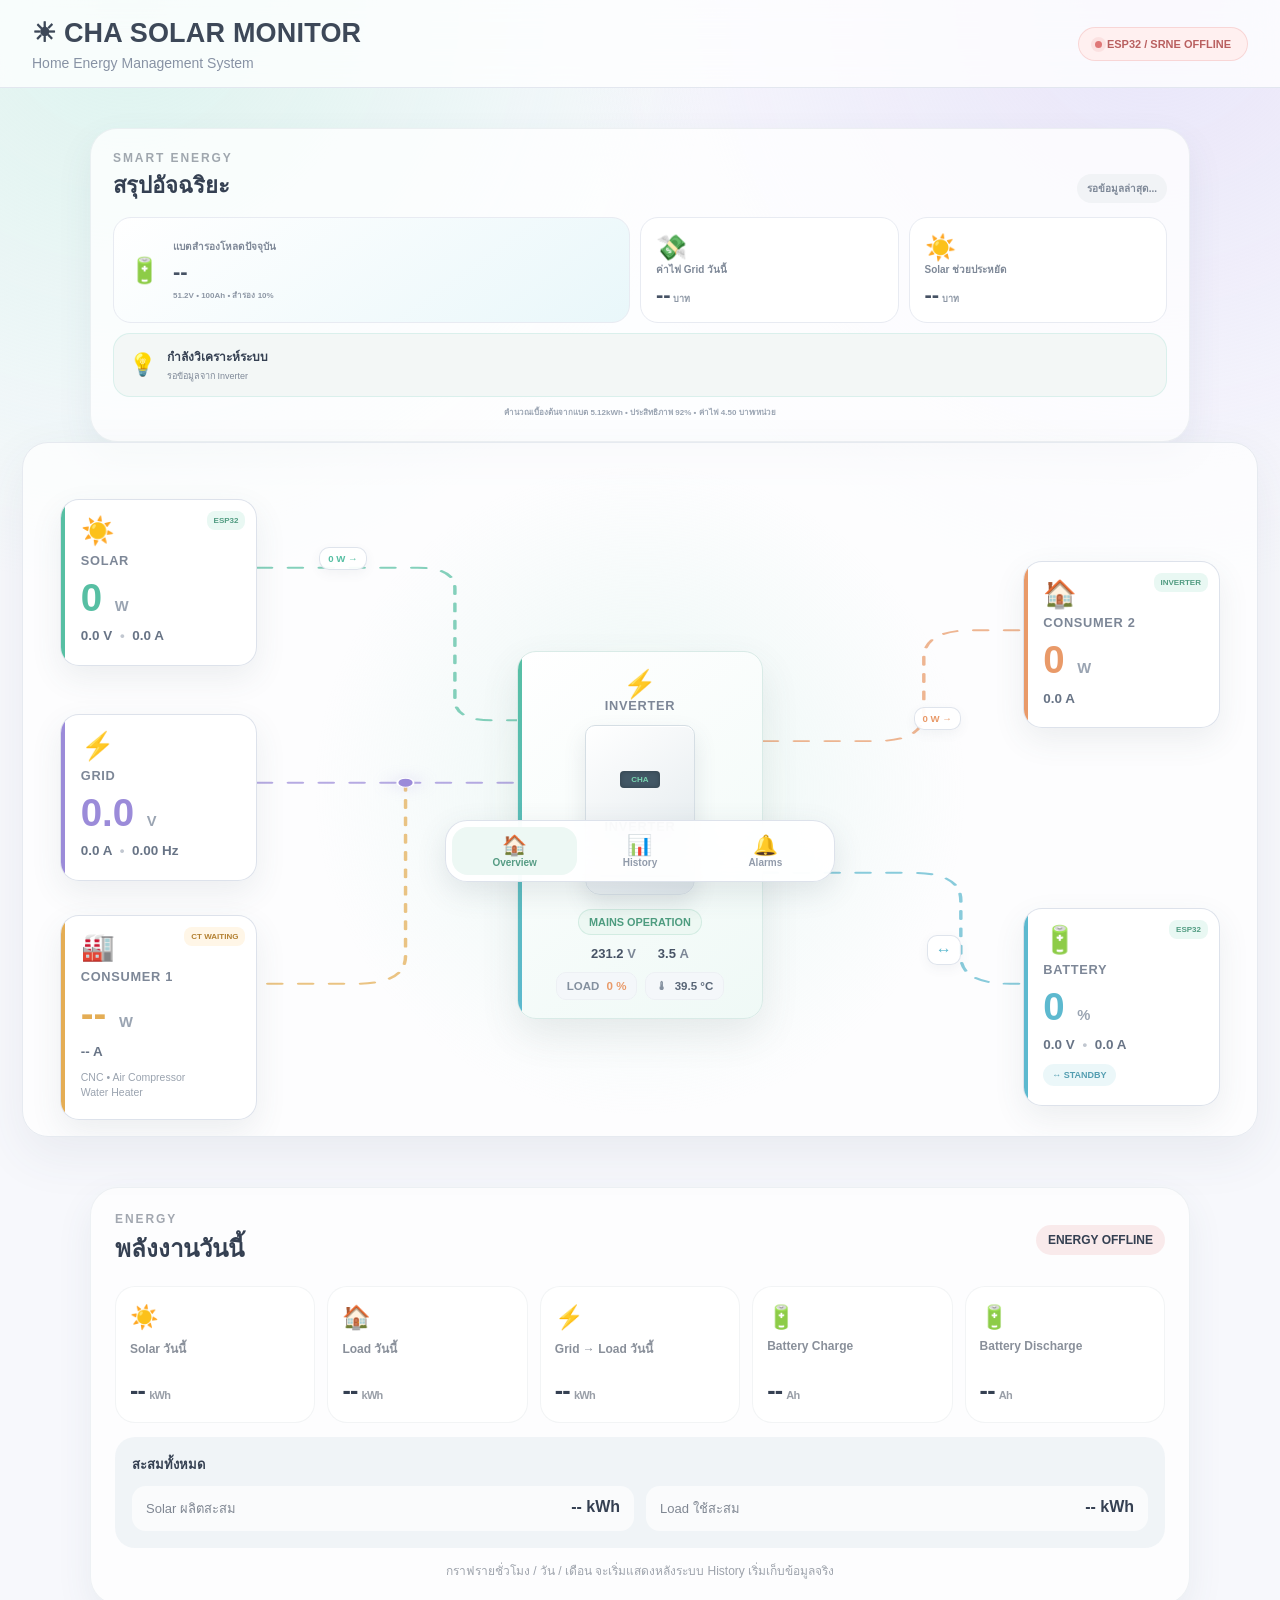
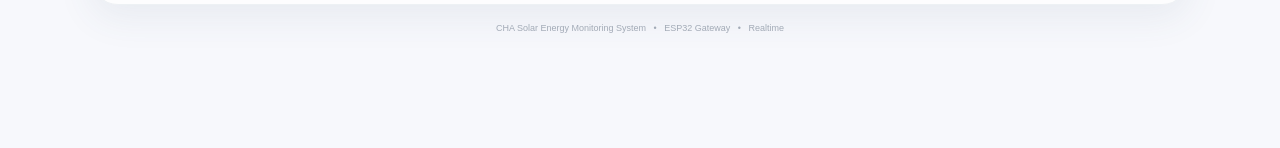
==== index.html @ c0b1397c "move mobile flow labels above paths" ====
<!DOCTYPE html>
<html lang="th">

<head>
  <meta charset="UTF-8">

  <meta
    name="viewport"
    content="width=device-width, initial-scale=1.0"
  >

  <title>CHA Solar Monitor</title>

  <link
    rel="stylesheet"
    href="style.css"
  >

  <style>
    /* Mobile flow V2: smaller nodes and the real Consumer 1 split layout. */
    @media (max-width: 699px) {
      .flow-stage {
        height: 540px;
        background: radial-gradient(circle at 50% 48%, rgba(84, 203, 180, .13), transparent 28%), rgba(255, 255, 255, .94);
      }

      .fn {
        width: clamp(76px, 22.2vw, 84px);
        padding: 5px;
        box-shadow: 0 6px 15px rgba(70, 84, 103, .10);
      }

      .fn i { font-size: 16px; }
      .fn b { margin-top: 2px; font-size: 8px; }
      .fn strong { margin-top: 3px; font-size: 17px; }
      .fn strong small { font-size: 7px; }
      .fn em { margin-top: 3px; font-size: 6.8px; }

      .gridn { left: 15%; top: 13.7%; }
      .pv { left: 50%; top: 13.7%; }
      .c1n { left: 15%; top: 50.9%; }
      .iv {
        left: 50%;
        top: 50.9%;
        width: clamp(88px, 25.5vw, 96px);
        box-shadow: 0 7px 20px rgba(86, 205, 181, .20);
      }
      .iv strong { font-size: 11px; }
      .c2n { left: 85%; top: 50.9%; }
      .mcn { left: 15%; top: 85.2%; }
      .battery { left: 50%; top: 85.2%; }
      .homen { left: 85%; top: 85.2%; }
      .homen em, .mcn em { font-size: 6.5px; }
      .homen b, .mcn b { font-size: 9px; }

      .mobile-flow-value {
        position: absolute;
        z-index: 3;
        min-width: 34px;
        padding: 3px 6px;
        border: 1px solid rgba(218, 224, 233, .85);
        border-radius: 999px;
        transform: translate(-50%, -50%);
        background: rgba(255, 255, 255, .88);
        box-shadow: 0 3px 9px rgba(70, 84, 103, .08);
        color: #7b8695;
        font-size: 6.5px;
        font-weight: 850;
        line-height: 1;
        text-align: center;
        white-space: nowrap;
        pointer-events: none;
      }

      .flow-solar-value { left: 50%; top: 32%; color: #b98e1c; }
      .flow-grid-main-value { left: 15%; top: 32%; color: #7568b5; }
      /* Keep horizontal flow labels above the paths so particles stay visible. */
      .flow-grid-iv-value { left: 32.5%; top: 43.3%; color: #7568b5; }
      .flow-load-value { left: 67.5%; top: 43.3%; color: #c76f43; }
      .flow-machine-value { left: 15%; top: 68.5%; color: #b57c25; }
      .flow-battery-value { left: 50%; top: 68.5%; color: #388fa5; }
      .flow-home-value { left: 85%; top: 68.5%; color: #c76f43; }

      .fn.iv.source-grid { box-shadow: 0 7px 22px rgba(156, 142, 225, .28); }
      .fn.iv.source-grid strong { color: #7568b5; }
      .fn.iv.source-solar { box-shadow: 0 7px 22px rgba(229, 182, 56, .25); }
      .fn.iv.source-solar strong { color: #b98e1c; }
      .fn.iv.source-battery { box-shadow: 0 7px 22px rgba(85, 186, 208, .28); }
      .fn.iv.source-battery strong { color: #388fa5; }
      .fn.iv.source-mixed { box-shadow: 0 7px 22px rgba(86, 205, 181, .28); }
      .fn.iv.source-mixed strong { color: #438f79; }
    }
  </style>

  <style>

    /* =====================================================
       CHA NAVIGATION
    ===================================================== */

    body {
      padding-bottom: 78px;
    }

    .cha-nav {
      position: fixed;

      left: 50%;
      bottom: 14px;

      transform:
        translateX(-50%);

      width:
        calc(100% - 28px);

      max-width: 520px;

      height: 62px;

      display: grid;

      grid-template-columns:
        repeat(3, 1fr);

      align-items: center;

      padding: 6px;

      z-index: 1000;

      border:
        1px solid
        rgba(220, 225, 234, 0.95);

      border-radius: 22px;

      background:
        rgba(255, 255, 255, 0.92);

      backdrop-filter:
        blur(16px);

      box-shadow:
        0 10px 30px
        rgba(68, 82, 103, 0.13);
    }


    .cha-nav a {
      position: relative;

      height: 48px;

      display: flex;

      flex-direction: column;

      justify-content: center;
      align-items: center;

      gap: 2px;

      border-radius: 16px;

      color: #919baa;

      text-decoration: none;

      font-size: 9px;
      font-weight: 700;

      transition:
        0.2s ease;
    }


    .cha-nav a.active {
      color: #569c84;

      background:
        #edf8f4;
    }


    .nav-icon {
      font-size: 20px;

      line-height: 1;
    }


    .alarm-badge {
      position: absolute;

      top: 3px;
      right:
        calc(50% - 27px);

      min-width: 17px;
      height: 17px;

      display: none;

      align-items: center;
      justify-content: center;

      padding: 0 5px;

      border-radius: 999px;

      color: white;

      background: #df7777;

      border:
        2px solid white;

      font-size: 8px;
      font-weight: 800;

      line-height: 1;
    }


    .alarm-badge.show {
      display: flex;
    }


    .alarm-badge.warning {
      background: #e0a84e;
    }


    .alarm-badge.critical {
      background: #df7777;
    }


    @media (min-width: 1000px) {

      body {
        padding-bottom: 90px;
      }


      .cha-nav {
        bottom: 18px;

        max-width: 390px;
      }


      .cha-nav a {
        font-size: 10px;
      }

    }

  </style>

  <link rel="manifest" href="manifest.webmanifest">
  <meta name="theme-color" content="#f7f8fc">
</head>


<body>


<!-- =====================================================
     HEADER
===================================================== -->

<header>

  <div class="brand">

    <h1>
      ☀ CHA SOLAR MONITOR
    </h1>

    <p>
      Home Energy Management System
    </p>

  </div>


  <div class="online">

    <span class="online-dot"></span>

    SYSTEM ONLINE

  </div>

</header>



<!-- =====================================================
     MAIN
===================================================== -->

<main>

<section class="mobile-flow">
  <div class="mf-title"><div><small>CHA SOLAR</small><h2>Energy Flow</h2></div><div id="mobileSource" class="mobile-source">LIVE</div></div>
  <div class="flow-stage">
    <svg class="flow-svg" viewBox="0 0 360 540" preserveAspectRatio="none" aria-hidden="true">
      <path id="mobileSolarPath" class="energy-link solar" d="M180 111 V237"/>
      <path id="mobileGridC1Path" class="energy-link grid" d="M54 111 V237"/>
      <path id="mobileC1IvPath" class="energy-link grid" d="M92 275 H136"/>
      <path id="mobileIvC2Path" class="energy-link consumer2" d="M224 275 H268"/>
      <path id="mobileMcPath" class="energy-link consumer1" d="M54 313 V422"/>
      <path id="mobileBatteryPath" class="energy-link battery-link" d="M180 319 V422"/>
      <path id="mobileHomePath" class="energy-link consumer2" d="M306 313 V422"/>

      <g id="mobileSolarParticles" class="flow-particles solar">
        <circle r="4"><animateMotion dur="1.8s" repeatCount="indefinite"><mpath href="#mobileSolarPath"/></animateMotion></circle>
        <circle r="3" opacity=".7"><animateMotion begin="-.9s" dur="1.8s" repeatCount="indefinite"><mpath href="#mobileSolarPath"/></animateMotion></circle>
      </g>
      <g id="mobileC1IvParticles" class="flow-particles grid">
        <circle r="4"><animateMotion dur="1.35s" repeatCount="indefinite"><mpath href="#mobileC1IvPath"/></animateMotion></circle>
      </g>
      <g id="mobileIvC2Particles" class="flow-particles consumer2">
        <circle r="4"><animateMotion dur="1.35s" repeatCount="indefinite"><mpath href="#mobileIvC2Path"/></animateMotion></circle>
      </g>
      <g id="mobileGridC1Particles" class="flow-particles grid">
        <circle r="4"><animateMotion dur="1.8s" repeatCount="indefinite"><mpath href="#mobileGridC1Path"/></animateMotion></circle>
        <circle r="3" opacity=".7"><animateMotion begin="-.9s" dur="1.8s" repeatCount="indefinite"><mpath href="#mobileGridC1Path"/></animateMotion></circle>
      </g>
      <g id="mobileBatteryParticles" class="flow-particles battery-link">
        <circle r="4"><animateMotion dur="1.7s" repeatCount="indefinite"><mpath href="#mobileBatteryPath"/></animateMotion></circle>
        <circle r="3" opacity=".7"><animateMotion begin="-.85s" dur="1.7s" repeatCount="indefinite"><mpath href="#mobileBatteryPath"/></animateMotion></circle>
      </g>
      <g id="mobileHomeParticles" class="flow-particles consumer2">
        <circle r="4"><animateMotion dur="1.8s" repeatCount="indefinite"><mpath href="#mobileHomePath"/></animateMotion></circle>
        <circle r="3" opacity=".7"><animateMotion begin="-.9s" dur="1.8s" repeatCount="indefinite"><mpath href="#mobileHomePath"/></animateMotion></circle>
      </g>
      <g id="mobileMcParticles" class="flow-particles consumer1">
        <circle r="4"><animateMotion dur="1.35s" repeatCount="indefinite"><mpath href="#mobileMcPath"/></animateMotion></circle>
      </g>
    </svg>
    <span id="flowSolarValue" class="mobile-flow-value flow-solar-value">0W</span>
    <span id="flowGridMainValue" class="mobile-flow-value flow-grid-main-value">--</span>
    <span id="flowGridIvValue" class="mobile-flow-value flow-grid-iv-value">--</span>
    <span id="flowLoadValue" class="mobile-flow-value flow-load-value">0W</span>
    <span id="flowMachineValue" class="mobile-flow-value flow-machine-value">CT</span>
    <span id="flowBatteryValue" class="mobile-flow-value flow-battery-value">↔ 0W</span>
    <span id="flowHomeValue" class="mobile-flow-value flow-home-value">0W</span>
    <div class="fn pv"><i>☀️</i><b>SOLAR</b><strong><span id="mPvPower">0</span><small> W</small></strong><em><span id="mPvVoltage">0.0</span>V · <span id="mPvCurrent">0.0</span>A</em></div>
    <div class="fn gridn"><i>⚡</i><b>GRID</b><strong><span id="mGridVoltage">0.0</span><small> V</small></strong><em><span id="mGridCurrent">0.0</span>A · <span id="mGridFrequency">0.00</span>Hz</em></div>
    <div class="fn iv"><i>⚡</i><b>IV</b><strong id="mInvMode">ONLINE</strong><em>LOAD <span id="mLoadPercent">0</span>% · <span id="mInvTemp">0.0°C</span></em></div>
    <div class="fn c2n"><i>🏠</i><b>CONSUMER 2</b><strong><span id="mLoadPower">0</span><small> W</small></strong><em><span id="mLoadCurrent">0.0</span>A</em></div>
    <div class="fn c1n"><i>⚡</i><b>CONSUMER 1</b><em>MAIN · SPLIT</em></div>
    <div class="fn battery"><i>🔋</i><b>BATTERY</b><strong><span id="mBatterySOC">0</span><small>%</small></strong><em><span id="mBatteryVoltage">0.0</span>V · <span id="mBatteryCurrent">0.0</span>A</em></div>
    <div class="fn mcn"><i>⚙️</i><b>M/C</b><strong>--<small> W</small></strong><em>CT WAITING</em></div>
    <div class="fn homen"><i>🏡</i><b>HOME</b><em>House load</em></div>
  </div>
  <div class="flow-note">● จุดสว่างบนเส้นแสดงทิศทางการไหลของพลังงาน</div>
</section>

<section class="smart-overview" aria-labelledby="smartTitle">
  <div class="smart-heading">
    <div>
      <div class="energy-kicker">SMART ENERGY</div>
      <h2 id="smartTitle">สรุปอัจฉริยะ</h2>
    </div>
    <div id="lastUpdated" class="last-updated waiting">รอข้อมูลล่าสุด...</div>
  </div>

  <div class="smart-grid">
    <article class="smart-card runtime-card">
      <div class="smart-card-icon">🔋</div>
      <div>
        <span>แบตสำรองโหลดปัจจุบัน</span>
        <strong id="batteryRuntime">--</strong>
        <small id="batteryRuntimeDetail">51.2V • 100Ah • สำรอง 10%</small>
      </div>
    </article>

    <article class="smart-card">
      <div class="smart-card-icon">💸</div>
      <span>ค่าไฟ Grid วันนี้</span>
      <strong><span id="gridCostToday">--</span><small> บาท</small></strong>
    </article>

    <article class="smart-card">
      <div class="smart-card-icon">☀️</div>
      <span>Solar ช่วยประหยัด</span>
      <strong><span id="solarSavingToday">--</span><small> บาท</small></strong>
    </article>
  </div>

  <div class="smart-insight" id="smartInsight">
    <span>💡</span>
    <div><b>กำลังวิเคราะห์ระบบ</b><small>รอข้อมูลจาก Inverter</small></div>
  </div>
  <div class="smart-assumption">คำนวณเบื้องต้นจากแบต 5.12kWh • ประสิทธิภาพ 92% • ค่าไฟ 4.50 บาท/หน่วย</div>
</section>
<section class="energy-map">


  <!-- ===================================================
       POWER FLOW
  ==================================================== -->

  <svg
    class="power-svg"
    viewBox="0 0 100 100"
    preserveAspectRatio="none"
  >


    <!-- SOLAR -> INVERTER -->

    <path
      id="solarPath"
      class="flow solar-flow"

      d="
        M 19 18
        H 32
        Q 35 18 35 21
        V 37
        Q 35 40 38 40
        H 40
      "
    />


    <!-- GRID -> JUNCTION -->

    <path
      id="gridMainPath"
      class="flow grid-flow"

      d="
        M 19 49
        H 31
      "
    />


    <!-- JUNCTION -> INVERTER -->

    <path
      id="gridInvPath"
      class="flow grid-flow"

      d="
        M 31 49
        H 40
      "
    />


    <!-- JUNCTION -> CONSUMER 1 -->

    <path
      id="gridC1Path"
      class="flow consumer1-flow"

      d="
        M 31 49
        V 74
        Q 31 78 27 78
        H 19
      "
    />


    <!-- INVERTER -> CONSUMER 2 -->

    <path
      id="consumer2Path"
      class="flow consumer2-flow"

      d="
        M 60 43
        H 69
        Q 73 43 73 39
        V 31
        Q 73 27 77 27
        H 81
      "
    />


    <!-- INVERTER <-> BATTERY -->

    <path
      id="batteryPath"
      class="flow battery-flow"

      d="
        M 60 62
        H 72
        Q 76 62 76 66
        V 74
        Q 76 78 80 78
        H 81
      "
    />


    <circle
      class="junction"
      cx="31"
      cy="49"
      r="0.65"
    />


  </svg>



  <!-- ===================================================
       SOLAR
  ==================================================== -->

  <div class="node solar-node">

    <div class="source-badge">
      ESP32
    </div>

    <div class="node-icon">
      ☀️
    </div>

    <div class="node-title">
      SOLAR
    </div>

    <div
      class="
        node-value
        main-reading
        solar-color
      "
    >

      <span id="pvPower">
        0
      </span>

      <small>
        W
      </small>

    </div>


    <div
      class="
        node-info
        electrical-reading
      "
    >

      <span id="pvVoltage">
        0.0
      </span>

      V

      <span class="separator">
        •
      </span>

      <span id="pvCurrent">
        0.0
      </span>

      A

    </div>

  </div>



  <!-- ===================================================
       GRID
  ==================================================== -->

  <div class="node grid-node">

    <div class="node-icon">
      ⚡
    </div>

    <div class="node-title">
      GRID
    </div>

    <div
      class="
        node-value
        main-reading
        grid-color
      "
    >

      <span id="gridVoltage">
        0.0
      </span>

      <small>
        V
      </small>

    </div>


    <div
      class="
        node-info
        electrical-reading
      "
    >

      <span id="gridCurrent">
        0.0
      </span>

      A

      <span class="separator">
        •
      </span>

      <span id="gridFrequency">
        0.00
      </span>

      Hz

    </div>

  </div>



  <!-- ===================================================
       CONSUMER 1
  ==================================================== -->

  <div class="node consumer1-node">

    <div
      class="
        source-badge
        waiting
      "
    >
      CT WAITING
    </div>

    <div class="node-icon">
      🏭
    </div>

    <div class="node-title">
      CONSUMER 1
    </div>

    <div
      class="
        node-value
        main-reading
        consumer1-color
      "
    >

      <span id="consumer1Power">
        --
      </span>

      <small>
        W
      </small>

    </div>


    <div
      class="
        node-info
        electrical-reading
      "
    >

      <span id="consumer1Current">
        --
      </span>

      A

    </div>


    <div
      class="
        node-info
        secondary
      "
    >

      CNC • Air Compressor

      <br>

      Water Heater

    </div>

  </div>



  <!-- ===================================================
       INVERTER
  ==================================================== -->

  <div class="node inverter-node">

    <div class="node-icon">
      ⚡
    </div>

    <div class="node-title">
      INVERTER
    </div>


    <div class="inverter-machine">

      <div class="inverter-screen">
        CHA
      </div>

      <div class="inverter-machine-name">
        INVERTER
      </div>

    </div>


    <div
      id="inverterMode"
      class="inverter-mode"
    >
      MAINS OPERATION
    </div>


    <div class="inverter-details">

      <span>

        <b id="inverterVoltage">
          231.2
        </b>

        V

      </span>


      <span>

        <b id="inverterCurrent">
          3.5
        </b>

        A

      </span>

    </div>


    <div class="inverter-status-row">

      <div class="inverter-load">

        LOAD

        <strong>

          <span id="loadPercent">
            0
          </span>

          %

        </strong>

      </div>


      <div class="inverter-temp">

        🌡

        <strong>

          <span id="inverterTemperature">
            39.5
          </span>

          °C

        </strong>

      </div>

    </div>

  </div>



  <!-- ===================================================
       CONSUMER 2
  ==================================================== -->

  <div class="node consumer2-node">

    <div class="source-badge">
      INVERTER
    </div>

    <div class="node-icon">
      🏠
    </div>

    <div class="node-title">
      CONSUMER 2
    </div>

    <div
      class="
        node-value
        main-reading
        consumer2-color
      "
    >

      <span id="loadPower">
        0
      </span>

      <small>
        W
      </small>

    </div>


    <div
      class="
        node-info
        electrical-reading
      "
    >

      <span id="loadCurrent">
        0.0
      </span>

      A

    </div>

  </div>



  <!-- ===================================================
       BATTERY
  ==================================================== -->

  <div class="node battery-node">

    <div class="source-badge">
      ESP32
    </div>

    <div class="node-icon">
      🔋
    </div>

    <div class="node-title">
      BATTERY
    </div>

    <div
      class="
        node-value
        main-reading
        battery-color
      "
    >

      <span id="batterySOC">
        0
      </span>

      <small>
        %
      </small>

    </div>


    <div
      class="
        node-info
        electrical-reading
      "
    >

      <span id="batteryVoltage">
        0.0
      </span>

      V

      <span class="separator">
        •
      </span>

      <span id="batteryCurrent">
        0.0
      </span>

      A

    </div>


    <div
      id="batteryState"
      class="battery-state"
    >
      ↔ STANDBY
    </div>

  </div>



  <!-- ===================================================
       FLOW LABELS
  ==================================================== -->

  <div
    class="
      flow-label
      solar-label
    "
  >

    <span id="solarFlowValue">
      0
    </span>

    W →

  </div>
  <div
    class="
      flow-label
      consumer2-label
    "
  >

    <span id="consumer2FlowValue">
      0
    </span>

    W →

  </div>


  <div
    id="batteryDirection"
    class="
      flow-label
      battery-label
    "
  >
    ↔
  </div>


</section>


</main>



<!-- =====================================================
     FOOTER
===================================================== -->


<section class="energy-section" id="energySection">
  <div class="energy-heading">
    <div>
      <div class="energy-kicker">ENERGY</div>
      <h2>พลังงานวันนี้</h2>
    </div>
    <div class="energy-status" id="energyStatus">กำลังอ่านข้อมูล...</div>
  </div>

  <div class="energy-grid">
    <div class="energy-card">
      <div class="energy-icon">☀️</div>
      <div class="energy-label">Solar วันนี้</div>
      <div class="energy-value"><span id="energyPvToday">--</span><small>kWh</small></div>
    </div>

    <div class="energy-card">
      <div class="energy-icon">🏠</div>
      <div class="energy-label">Load วันนี้</div>
      <div class="energy-value"><span id="energyLoadToday">--</span><small>kWh</small></div>
    </div>

    <div class="energy-card">
      <div class="energy-icon">⚡</div>
      <div class="energy-label">Grid → Load วันนี้</div>
      <div class="energy-value"><span id="energyGridToday">--</span><small>kWh</small></div>
    </div>

    <div class="energy-card">
      <div class="energy-icon">🔋</div>
      <div class="energy-label">Battery Charge</div>
      <div class="energy-value"><span id="energyBattCharge">--</span><small>Ah</small></div>
    </div>

    <div class="energy-card">
      <div class="energy-icon">🔋</div>
      <div class="energy-label">Battery Discharge</div>
      <div class="energy-value"><span id="energyBattDischarge">--</span><small>Ah</small></div>
    </div>
  </div>

  <div class="energy-total">
    <div class="energy-total-title">สะสมทั้งหมด</div>
    <div class="energy-total-row">
      <div>
        <span class="total-label">Solar ผลิตสะสม</span>
        <strong><span id="energyPvTotal">--</span> kWh</strong>
      </div>
      <div>
        <span class="total-label">Load ใช้สะสม</span>
        <strong><span id="energyLoadTotal">--</span> kWh</strong>
      </div>
    </div>
  </div>

  <div class="history-note">
    กราฟรายชั่วโมง / วัน / เดือน จะเริ่มแสดงหลังระบบ History เริ่มเก็บข้อมูลจริง
  </div>
</section>

<footer>

  CHA Solar Energy Monitoring System

  <span>
    •
  </span>

  ESP32 Gateway

  <span>
    •
  </span>

  Realtime

</footer>



<!-- =====================================================
     BOTTOM NAVIGATION
===================================================== -->

<nav class="cha-nav">


  <a
    href="index.html"
    class="active"
  >

    <span class="nav-icon">
      🏠
    </span>

    Overview

  </a>


  <a
    href="history.html"
  >

    <span class="nav-icon">
      📊
    </span>

    History

  </a>


  <a
    href="alarms.html"
  >

    <span
      id="alarmBadge"
      class="alarm-badge"
    >
      0
    </span>

    <span class="nav-icon">
      🔔
    </span>

    Alarms

  </a>


</nav>



<!-- =====================================================
     MAIN DASHBOARD SCRIPT
===================================================== -->

<script src="script.js"></script>
<script src="mobile-flow.js"></script>
<script src="smart-dashboard.js"></script>



<!-- =====================================================
     ALARM BADGE
===================================================== -->

<script>

const CHA_SERVER =
  `${location.protocol}//${location.hostname}:3000`;


async function updateAlarmBadge() {

  const badge =
    document.getElementById(
      "alarmBadge"
    );


  try {

    const response =
      await fetch(
        `${CHA_SERVER}/api/alarms`,
        {
          cache:
            "no-store"
        }
      );


    if (!response.ok) {

      throw new Error(
        "Alarm API Error"
      );

    }


    const data =
      await response.json();


    badge.classList.remove(
      "show",
      "warning",
      "critical"
    );


    if (data.active <= 0) {

      badge.textContent =
        "0";

      return;

    }


    badge.textContent =
      data.active > 99
        ? "99+"
        : data.active;


    badge.classList.add(
      "show"
    );


    if (data.critical > 0) {

      badge.classList.add(
        "critical"
      );

    }

    else {

      badge.classList.add(
        "warning"
      );

    }

  }

  catch (error) {

    console.warn(
      "Alarm API Offline"
    );

    badge.classList.remove(
      "show"
    );

  }

}


updateAlarmBadge();


setInterval(
  updateAlarmBadge,
  3000
);

</script>


</body>

</html>
---- style.css ----
/* =========================================================
   CHA SOLAR MONITOR
   PASTEL LIGHT + MOBILE FIRST
========================================================= */

* {
  box-sizing: border-box;
}

:root {
  --bg: #f7f8fc;
  --panel: rgba(255, 255, 255, 0.92);
  --panel-soft: #fbfcff;

  --text: #354052;
  --muted: #8792a4;
  --border: #e8ebf2;

  --solar: #57bfa3;
  --solar-soft: #e9f8f3;

  --grid: #9b8bd9;
  --grid-soft: #f1edfb;

  --consumer1: #e4ad55;
  --consumer1-soft: #fff6e7;

  --consumer2: #e99a69;
  --consumer2-soft: #fff0e8;

  --battery: #5db9cf;
  --battery-soft: #e9f7fa;

  --normal: #58b895;
  --warning: #e0a84e;
  --fault: #df7777;

  --shadow:
    0 8px 28px rgba(70, 82, 105, 0.08);
}


/* =========================================================
   PAGE
========================================================= */

html {
  background: var(--bg);
}

body {
  margin: 0;
  min-height: 100vh;

  font-family:
    -apple-system,
    BlinkMacSystemFont,
    "Segoe UI",
    Arial,
    Helvetica,
    sans-serif;

  color: var(--text);

  background:
    radial-gradient(
      circle at 15% 0%,
      rgba(206, 239, 230, 0.65),
      transparent 32%
    ),
    radial-gradient(
      circle at 90% 10%,
      rgba(224, 218, 247, 0.65),
      transparent 30%
    ),
    #f7f8fc;
}


/* =========================================================
   HEADER
========================================================= */

header {
  padding: 18px 18px 14px;

  display: flex;
  align-items: center;
  justify-content: space-between;

  gap: 12px;

  background:
    rgba(255, 255, 255, 0.76);

  backdrop-filter: blur(16px);

  border-bottom:
    1px solid rgba(220, 225, 235, 0.8);
}

.brand {
  min-width: 0;
}

.brand h1 {
  margin: 0;

  color: #3d4858;

  font-size: 19px;
  font-weight: 850;

  letter-spacing: 0.2px;
}

.brand p {
  margin: 4px 0 0;

  color: var(--muted);

  font-size: 11px;
  font-weight: 500;
}

.online {
  flex-shrink: 0;

  padding: 8px 10px;

  border-radius: 999px;

  color: #4e9d80;

  background: #edf8f3;

  border:
    1px solid rgba(88, 184, 149, 0.2);

  font-size: 9px;
  font-weight: 800;

  white-space: nowrap;
}

.online-dot {
  display: inline-block;

  width: 7px;
  height: 7px;

  margin-right: 5px;

  border-radius: 50%;

  background: #64c69f;

  box-shadow:
    0 0 0 4px rgba(100, 198, 159, 0.12);
}


/* =========================================================
   MAIN
========================================================= */

main {
  width: 100%;
  max-width: 1500px;

  margin: auto;

  padding: 14px;
}


/* =========================================================
   MOBILE ENERGY MAP
========================================================= */

.energy-map {
  position: relative;

  width: 100%;

  display: grid;

  grid-template-columns:
    repeat(2, minmax(0, 1fr));

  gap: 12px;

  padding: 0;

  overflow: visible;

  background: transparent;
}


/* =========================================================
   NODE BASE
========================================================= */

.node {
  position: relative;

  inset: auto;

  width: auto;
  min-width: 0;
  min-height: 0;

  padding: 15px;

  border:
    1px solid var(--border);

  border-radius: 20px;

  background: var(--panel);

  box-shadow: var(--shadow);

  overflow: hidden;

  z-index: 5;
}


/* pastel accent */

.node::before {
  content: "";

  position: absolute;

  left: 0;
  top: 0;
  bottom: 0;

  width: 4px;

  border-radius:
    20px 0 0 20px;
}

.solar-node::before {
  background: var(--solar);
}

.grid-node::before {
  background: var(--grid);
}

.consumer1-node::before {
  background: var(--consumer1);
}

.consumer2-node::before {
  background: var(--consumer2);
}

.battery-node::before {
  background: var(--battery);
}

.inverter-node::before {
  background:
    linear-gradient(
      var(--solar),
      var(--battery)
    );
}


/* =========================================================
   NODE TYPOGRAPHY
========================================================= */

.node-icon {
  font-size: 24px;

  line-height: 1;
}

.node-title {
  margin-top: 8px;

  color: #7d8797;

  font-size: 11px;
  font-weight: 800;

  letter-spacing: 0.7px;
}

.node-value {
  margin-top: 10px;

  font-size: 30px;
  font-weight: 850;

  line-height: 1;
}

.node-value small {
  margin-left: 2px;

  color: #9aa4b2;

  font-size: 13px;
  font-weight: 700;
}

.node-info {
  margin-top: 9px;

  color: #687486;

  font-size: 13px;
  font-weight: 650;

  line-height: 1.4;
}

.node-info.secondary {
  margin-top: 8px;

  color: #9aa3af;

  font-size: 10px;
  font-weight: 500;

  line-height: 1.45;
}

.electrical-reading {
  letter-spacing: 0;
}

.separator {
  margin: 0 4px;

  color: #c1c7d0;
}


/* =========================================================
   COLORS
========================================================= */

.solar-color {
  color: var(--solar);
}

.grid-color {
  color: var(--grid);
}

.consumer1-color {
  color: var(--consumer1);
}

.consumer2-color {
  color: var(--consumer2);
}

.battery-color {
  color: var(--battery);
}


/* =========================================================
   SOURCE BADGES
========================================================= */

.source-badge {
  position: absolute;

  top: 11px;
  right: 11px;

  padding: 5px 7px;

  border-radius: 8px;

  color: #529c82;

  background: var(--solar-soft);

  font-size: 8px;
  font-weight: 800;
}

.source-badge.waiting {
  color: #b48132;

  background:
    var(--consumer1-soft);
}


/* =========================================================
   MOBILE ORDER / LAYOUT
========================================================= */

.solar-node {
  grid-column: 1;
  grid-row: 1;

  background:
    linear-gradient(
      145deg,
      #ffffff,
      var(--solar-soft)
    );
}

.grid-node {
  grid-column: 2;
  grid-row: 1;

  background:
    linear-gradient(
      145deg,
      #ffffff,
      var(--grid-soft)
    );
}

.inverter-node {
  grid-column: 1 / -1;
  grid-row: 2;

  text-align: center;

  padding: 17px;

  background:
    linear-gradient(
      145deg,
      #ffffff,
      #f3faf9
    );

  border-color: #dceee9;
}

.consumer1-node {
  grid-column: 1;
  grid-row: 3;

  background:
    linear-gradient(
      145deg,
      #ffffff,
      var(--consumer1-soft)
    );
}

.consumer2-node {
  grid-column: 2;
  grid-row: 3;

  background:
    linear-gradient(
      145deg,
      #ffffff,
      var(--consumer2-soft)
    );
}

.battery-node {
  grid-column: 1 / -1;
  grid-row: 4;

  background:
    linear-gradient(
      145deg,
      #ffffff,
      var(--battery-soft)
    );
}


/* =========================================================
   INVERTER MOBILE
========================================================= */

.inverter-node .node-icon {
  display: none;
}

.inverter-node .node-title {
  margin-top: 0;
}

.inverter-machine {
  position: relative;

  width: 92px;
  height: 112px;

  margin: 12px auto 10px;

  padding-top: 31px;

  border-radius:
    10px 10px 15px 15px;

  color: #566273;

  background:
    linear-gradient(
      145deg,
      #ffffff,
      #dfe7eb
    );

  border: 1px solid #d5dee4;

  box-shadow:
    0 10px 22px rgba(74, 90, 105, 0.13),
    inset 0 1px 0 #ffffff;
}

.inverter-machine::after {
  content: "";

  position: absolute;

  left: 14px;
  right: 14px;
  bottom: 17px;

  height: 2px;

  border-radius: 4px;

  background: #ccd6dc;
}

.inverter-screen {
  width: 40px;

  margin: auto;

  padding: 4px 2px;

  border-radius: 4px;

  color: #77d3af;

  background: #425765;

  font-size: 8px;
  font-weight: 800;

  box-shadow:
    inset 0 0 5px rgba(0, 0, 0, 0.25);
}

.inverter-machine-name {
  margin-top: 21px;

  font-size: 9px;
  font-weight: 850;

  letter-spacing: 0.8px;
}

.inverter-mode {
  display: inline-block;

  margin-top: 3px;

  padding: 6px 10px;

  border-radius: 999px;

  color: #4e9d80;

  background: #edf8f3;

  border:
    1px solid rgba(88, 184, 149, 0.18);

  font-size: 10px;
  font-weight: 800;
}

.inverter-details {
  margin-top: 11px;

  display: flex;

  justify-content: center;
  align-items: center;

  gap: 22px;

  color: #7c8796;

  font-size: 13px;
  font-weight: 650;
}

.inverter-details b {
  color: #475365;

  font-size: 15px;
}

.inverter-status-row {
  margin-top: 11px;

  display: flex;

  justify-content: center;
  align-items: center;

  gap: 8px;
}

.inverter-load,
.inverter-temp {
  padding: 7px 10px;

  border-radius: 10px;

  color: #84909f;

  background:
    rgba(245, 247, 250, 0.95);

  border: 1px solid #edf0f4;

  font-size: 10px;
  font-weight: 700;
}

.inverter-load strong {
  margin-left: 4px;

  color: var(--consumer2);

  font-size: 13px;
}

.inverter-temp strong {
  margin-left: 3px;

  color: #596677;

  font-size: 13px;
}


/* =========================================================
   BATTERY
========================================================= */

.battery-node {
  text-align: left;
}

.battery-state {
  display: inline-block;

  margin-top: 9px;

  padding: 6px 9px;

  border-radius: 999px;

  color: #549eb1;

  background:
    rgba(93, 185, 207, 0.12);

  font-size: 9px;
  font-weight: 800;
}

.battery-state.charging {
  color: #4b9e7e;

  background:
    rgba(88, 184, 149, 0.12);
}

.battery-state.discharging {
  color: #c78a42;

  background:
    rgba(228, 173, 85, 0.14);
}

.battery-state.standby {
  color: #7e8998;

  background:
    rgba(130, 145, 160, 0.1);
}


/* =========================================================
   MOBILE FLOW
   desktop SVG is hidden on small screens
========================================================= */

.power-svg,
.flow-label {
  display: none;
}


/* =========================================================
   MOBILE FLOW HINTS
========================================================= */

.solar-node::after,
.grid-node::after,
.consumer1-node::after,
.consumer2-node::after,
.battery-node::after {
  position: absolute;

  right: 13px;
  bottom: 10px;

  font-size: 16px;
  font-weight: 800;

  opacity: 0.42;
}

.solar-node::after {
  content: "↓";
  color: var(--solar);
}

.grid-node::after {
  content: "↓";
  color: var(--grid);
}

.consumer1-node::after {
  content: "↙";
  color: var(--consumer1);
}

.consumer2-node::after {
  content: "↗";
  color: var(--consumer2);
}

.battery-node::after {
  content: "↔";
  color: var(--battery);
}


/* =========================================================
   FOOTER
========================================================= */

footer {
  padding: 18px 14px 25px;

  text-align: center;

  color: #a2aab6;

  font-size: 9px;
}

footer span {
  margin: 0 5px;
}


/* =========================================================
   VERY SMALL MOBILE
========================================================= */

@media (max-width: 360px) {

  header {
    padding-left: 13px;
    padding-right: 13px;
  }

  .brand h1 {
    font-size: 17px;
  }

  main {
    padding: 10px;
  }

  .energy-map {
    gap: 9px;
  }

  .node {
    padding: 13px 11px;
    border-radius: 17px;
  }

  .node-value {
    font-size: 26px;
  }

  .node-info {
    font-size: 11px;
  }

}


/* =========================================================
   TABLET
========================================================= */

@media (min-width: 700px) {

  header {
    padding:
      20px 28px;
  }

  .brand h1 {
    font-size: 24px;
  }

  .brand p {
    font-size: 13px;
  }

  .online {
    padding: 9px 14px;

    font-size: 10px;
  }

  main {
    padding: 22px;
  }

  .energy-map {
    gap: 16px;
  }

  .node {
    padding: 20px;
  }

  .node-icon {
    font-size: 30px;
  }

  .node-title {
    font-size: 13px;
  }

  .node-value {
    font-size: 38px;
  }

  .node-value small {
    font-size: 15px;
  }

  .node-info {
    font-size: 15px;
  }

  .inverter-machine {
    width: 110px;
    height: 135px;

    padding-top: 38px;
  }

}


/* =========================================================
   DESKTOP
========================================================= */

@media (min-width: 1000px) {

  body {
    background:
      radial-gradient(
        circle at 10% 0%,
        rgba(207, 241, 231, 0.65),
        transparent 28%
      ),
      radial-gradient(
        circle at 90% 0%,
        rgba(225, 219, 248, 0.65),
        transparent 28%
      ),
      #f7f8fc;
  }


  header {
    height: 88px;

    padding: 0 32px;
  }

  .brand h1 {
    font-size: 27px;
  }

  .brand p {
    margin-top: 6px;

    font-size: 14px;
  }

  .online {
    padding: 10px 16px;

    font-size: 11px;
  }


  main {
    padding: 22px;
  }


  /* ===============================================
     DESKTOP ENERGY MAP
  =============================================== */

  .energy-map {
    display: block;

    position: relative;

    width: 100%;

    aspect-ratio: 16 / 9;

    min-height: 600px;

    overflow: hidden;

    border:
      1px solid #e6eaf0;

    border-radius: 26px;

    background:
      radial-gradient(
        circle at center,
        rgba(215, 241, 234, 0.45),
        transparent 46%
      ),
      rgba(255, 255, 255, 0.72);

    box-shadow:
      0 18px 50px
      rgba(67, 82, 102, 0.08);
  }


  /* ===============================================
     SVG FLOW
  =============================================== */

  .power-svg {
    display: block;

    position: absolute;
    inset: 0;

    width: 100%;
    height: 100%;

    z-index: 1;

    pointer-events: none;
  }

  .flow {
    fill: none;

    stroke-width: 0.28;

    stroke-linecap: round;
    stroke-linejoin: round;

    stroke-dasharray:
      1.15 1.35;

    opacity: 0.72;

    animation:
      flowForward
      1.1s
      linear
      infinite;

    transition:
      opacity 0.3s ease;
  }

  .flow.off {
    opacity: 0.10;

    animation-play-state:
      paused;
  }

  .solar-flow {
    stroke: var(--solar);
    color: var(--solar);
  }

  .grid-flow {
    stroke: var(--grid);
    color: var(--grid);
  }

  .consumer1-flow {
    stroke: var(--consumer1);
    color: var(--consumer1);
  }

  .consumer2-flow {
    stroke: var(--consumer2);
    color: var(--consumer2);
  }

  .battery-flow {
    stroke: var(--battery);
    color: var(--battery);
  }

  .battery-flow.reverse {
    animation-name:
      flowReverse;
  }

  .junction {
    fill: var(--grid);

    stroke: #ffffff;

    stroke-width: 0.15;

    filter:
      drop-shadow(
        0 0 1px
        rgba(155, 139, 217, 0.4)
      );
  }


  /* ===============================================
     DESKTOP NODES
  =============================================== */

  .node {
    position: absolute;

    padding:
      1.5% 1.6%;

    border:
      1px solid
      rgba(220, 225, 234, 0.95);

    border-radius: 19px;

    background:
      rgba(255, 255, 255, 0.94);

    box-shadow:
      0 12px 32px
      rgba(71, 84, 103, 0.09);
  }

  .node::before {
    width: 4px;
  }

  .node-icon {
    font-size:
      clamp(
        25px,
        2.1vw,
        34px
      );
  }

  .node-title {
    margin-top: 8px;

    font-size:
      clamp(
        12px,
        1vw,
        15px
      );
  }

  .node-value {
    margin-top: 11px;

    font-size:
      clamp(
        32px,
        3vw,
        46px
      );
  }

  .node-value small {
    font-size:
      clamp(
        13px,
        1.15vw,
        17px
      );
  }

  .node-info {
    margin-top: 10px;

    font-size:
      clamp(
        13px,
        1.05vw,
        16px
      );
  }

  .node-info.secondary {
    font-size:
      clamp(
        10px,
        0.82vw,
        12px
      );
  }


  /* ===============================================
     DESKTOP POSITIONS
  =============================================== */

  .solar-node {
    left: 3%;
    top: 8%;

    width: 16%;
    min-height: 21%;
  }

  .grid-node {
    left: 3%;
    top: 39%;

    width: 16%;
    min-height: 21%;
  }

  .consumer1-node {
    left: 3%;
    top: 68%;

    width: 16%;
    min-height: 24%;
  }

  .inverter-node {
    left: 40%;
    top: 30%;

    width: 20%;
    min-height: 42%;

    padding:
      1.5% 1.4%;

    text-align: center;

    border-color:
      #d9ebe7;

    background:
      linear-gradient(
        145deg,
        rgba(255, 255, 255, 0.98),
        rgba(239, 249, 246, 0.98)
      );

    box-shadow:
      0 16px 38px
      rgba(71, 94, 91, 0.11);
  }

  .consumer2-node {
    right: 3%;
    top: 17%;

    width: 16%;
    min-height: 22%;
  }

  .battery-node {
    right: 3%;
    top: 67%;

    width: 16%;
    min-height: 23%;
  }


  /* remove mobile arrows */

  .solar-node::after,
  .grid-node::after,
  .consumer1-node::after,
  .consumer2-node::after,
  .battery-node::after {
    content: none;
  }


  /* ===============================================
     DESKTOP INVERTER
  =============================================== */

  .inverter-node .node-icon {
    display: block;
  }

  .inverter-machine {
    width: 52%;
    min-width: 95px;

    height: 170px;

    margin:
      12px auto 10px;

    padding-top: 45px;
  }

  .inverter-screen {
    width: 38%;
  }

  .inverter-machine-name {
    margin-top: 31px;

    font-size:
      clamp(
        10px,
        1vw,
        14px
      );
  }

  .inverter-mode {
    margin-top: 4px;

    font-size:
      clamp(
        10px,
        0.85vw,
        13px
      );
  }

  .inverter-details {
    margin-top: 11px;

    font-size:
      clamp(
        13px,
        1vw,
        16px
      );
  }

  .inverter-details b {
    font-size: inherit;
  }

  .inverter-status-row {
    margin-top: 11px;
  }

  .inverter-load,
  .inverter-temp {
    font-size:
      clamp(
        11px,
        0.9vw,
        14px
      );
  }

  .inverter-load strong,
  .inverter-temp strong {
    font-size: inherit;
  }


  /* ===============================================
     FLOW LABELS
  =============================================== */

  .flow-label {
    display: block;

    position: absolute;

    z-index: 4;

    padding: 5px 8px;

    border:
      1px solid
      rgba(220, 225, 234, 0.9);

    border-radius: 10px;

    background:
      rgba(255, 255, 255, 0.94);

    box-shadow:
      0 4px 12px
      rgba(73, 86, 104, 0.06);

    font-size:
      clamp(
        9px,
        0.75vw,
        12px
      );

    font-weight: 800;
  }

  .solar-label {
    left: 24%;
    top: 15%;

    color: var(--solar);
  }

  .grid-label {
    left: 24%;
    top: 45%;

    color: var(--grid);
  }

  .consumer2-label {
    right: 24%;
    top: 38%;

    color: var(--consumer2);
  }

  .battery-label {
    right: 24%;
    top: 71%;

    color: var(--battery);

    font-size: 16px;
  }

}


/* =========================================================
   FLOW ANIMATION
========================================================= */

@keyframes flowForward {

  from {
    stroke-dashoffset: 5;
  }

  to {
    stroke-dashoffset: 0;
  }

}


@keyframes flowReverse {

  from {
    stroke-dashoffset: 0;
  }

  to {
    stroke-dashoffset: 5;
  }

}
.history-page {
  width: 100%;
  max-width: 1100px;
  margin: 0 auto;
}

.history-page h2 {
  margin: 8px 0 16px;
  font-size: 20px;
  color: #465264;
}

.history-tabs {
  display: grid;
  grid-template-columns: repeat(4, 1fr);
  gap: 8px;
  margin-bottom: 14px;
}

.history-tabs button {
  border: 0;
  border-radius: 12px;
  padding: 10px 8px;

  background: #eef1f6;
  color: #7a8595;

  font-size: 12px;
  font-weight: 700;

  cursor: pointer;
}

.history-tabs button.active {
  background: #ffffff;
  color: #5a927f;

  box-shadow:
    0 5px 16px rgba(76, 91, 112, 0.08);

  border:
    1px solid #dfe9e5;
}

.history-card {
  min-height: 340px;

  padding: 16px;

  border:
    1px solid #e7eaf0;

  border-radius: 20px;

  background:
    rgba(255, 255, 255, 0.95);

  box-shadow:
    0 10px 28px rgba(67, 82, 102, 0.07);
}

.history-card-title {
  margin-bottom: 14px;

  color: #7c8797;

  font-size: 11px;
  font-weight: 800;

  letter-spacing: 0.8px;
}

#historyChart {
  min-height: 270px;

  display: flex;
  align-items: center;
  justify-content: center;

  border-radius: 16px;

  background:
    linear-gradient(
      180deg,
      #fbfcfe,
      #f7faf9
    );

  color: #9aa4b2;

  font-size: 12px;

  border:
    1px dashed #e1e6ec;
}

@media (min-width: 700px) {

  .history-page h2 {
    font-size: 24px;
  }

  .history-tabs {
    max-width: 460px;
  }

  .history-tabs button {
    font-size: 13px;
  }

  .history-card {
    padding: 22px;
  }

  #historyChart {
    min-height: 420px;
  }

}

/* =========================================================
   ESP32 / SRNE LIVE STATUS
========================================================= */
.online.offline {
  color: #b56b6b;
  background: #fff0f0;
  border-color: rgba(223, 119, 119, 0.22);
}

.online.offline .online-dot {
  background: #df7777;
  box-shadow: 0 0 0 4px rgba(223, 119, 119, 0.12);
}


/* CHA SOLAR V1.2
   GRID uses measured V / A / Hz only.
   Active GRID W is intentionally omitted until a real power source is available. */
.grid-node .node-info {
  white-space: nowrap;
}


/* =========================================================
   ENERGY / HISTORY - V1.3
========================================================= */
.energy-section {
  max-width: 1100px;
  margin: 28px auto 0;
  padding: 24px;
  border-radius: 28px;
  background: rgba(255,255,255,.72);
  border: 1px solid rgba(126, 145, 160, .12);
  box-shadow: 0 14px 36px rgba(70, 92, 110, .08);
}

.energy-heading {
  display: flex;
  align-items: center;
  justify-content: space-between;
  gap: 16px;
  margin-bottom: 18px;
}

.energy-kicker {
  font-size: 12px;
  font-weight: 800;
  letter-spacing: .16em;
  opacity: .45;
}

.energy-heading h2 {
  margin: 3px 0 0;
  font-size: 24px;
}

.energy-status {
  padding: 8px 12px;
  border-radius: 999px;
  font-size: 12px;
  font-weight: 800;
  background: rgba(128, 190, 150, .14);
}

.energy-status.offline {
  background: rgba(223, 119, 119, .14);
}

.energy-grid {
  display: grid;
  grid-template-columns: repeat(5, minmax(0, 1fr));
  gap: 12px;
}

.energy-card {
  min-width: 0;
  padding: 17px 14px;
  border-radius: 20px;
  background: rgba(255,255,255,.84);
  border: 1px solid rgba(126,145,160,.10);
}

.energy-icon {
  font-size: 23px;
  margin-bottom: 8px;
}

.energy-label {
  min-height: 32px;
  font-size: 12px;
  font-weight: 700;
  opacity: .58;
}

.energy-value {
  margin-top: 5px;
  font-size: 25px;
  font-weight: 850;
  letter-spacing: -.03em;
}

.energy-value small {
  margin-left: 4px;
  font-size: 11px;
  font-weight: 700;
  opacity: .5;
}

.energy-total {
  margin-top: 14px;
  padding: 17px;
  border-radius: 20px;
  background: rgba(236, 242, 245, .72);
}

.energy-total-title {
  margin-bottom: 11px;
  font-size: 13px;
  font-weight: 850;
}

.energy-total-row {
  display: grid;
  grid-template-columns: 1fr 1fr;
  gap: 12px;
}

.energy-total-row > div {
  display: flex;
  justify-content: space-between;
  gap: 12px;
  padding: 12px 14px;
  border-radius: 14px;
  background: rgba(255,255,255,.70);
}

.total-label {
  font-size: 13px;
  opacity: .62;
}

.energy-total strong {
  white-space: nowrap;
}

.history-note {
  margin-top: 13px;
  font-size: 12px;
  text-align: center;
  opacity: .48;
}

/* =========================================================
   SMART OVERVIEW - V1.8
========================================================= */
.smart-overview {
  max-width: 1100px;
  margin: 18px auto 0;
  padding: 22px;
  border: 1px solid rgba(126,145,160,.12);
  border-radius: 27px;
  background: rgba(255,255,255,.76);
  box-shadow: 0 14px 36px rgba(70,92,110,.08);
}
.smart-heading {
  display: flex;
  align-items: flex-end;
  justify-content: space-between;
  gap: 14px;
  margin-bottom: 14px;
}
.smart-heading h2 { margin: 3px 0 0; font-size: 22px; }
.last-updated {
  padding: 7px 10px;
  border-radius: 999px;
  font-size: 10px;
  font-weight: 800;
  color: #7f8998;
  background: #f1f3f6;
}
.last-updated.fresh { color: #4f9a80; background: #edf8f3; }
.last-updated.stale { color: #b96060; background: #fff0f0; }
.smart-grid {
  display: grid;
  grid-template-columns: 2fr 1fr 1fr;
  gap: 10px;
}
.smart-card {
  min-width: 0;
  padding: 15px;
  border: 1px solid var(--border);
  border-radius: 18px;
  background: rgba(255,255,255,.9);
}
.smart-card.runtime-card {
  display: flex;
  align-items: center;
  gap: 13px;
  background: linear-gradient(145deg,#fff,var(--battery-soft));
}
.smart-card-icon { font-size: 25px; }
.smart-card > span,
.smart-card > div > span { display:block; color:#7f8998; font-size:10px; font-weight:750; }
.smart-card > strong,
.smart-card > div > strong { display:block; margin-top:6px; color:#465264; font-size:22px; line-height:1.1; }
.smart-card strong small { font-size:9px; color:#8d97a5; }
.smart-card > div > small { display:block; margin-top:5px; color:#8d97a5; font-size:8px; font-weight:700; }
.smart-insight {
  display: flex;
  align-items: center;
  gap: 11px;
  margin-top: 10px;
  padding: 13px 15px;
  border-radius: 17px;
  background: #f3f7f6;
  border: 1px solid rgba(86,205,181,.16);
}
.smart-insight > span { font-size:22px; }
.smart-insight b { display:block; font-size:12px; }
.smart-insight small { display:block; margin-top:3px; color:#7f8998; font-size:9px; }
.smart-insight.warning { background:#fff7e7; border-color:rgba(224,168,78,.25); }
.smart-insight.solar { background:#fff9e8; border-color:rgba(229,182,56,.25); }
.smart-insight.grid { background:#f4f1fc; border-color:rgba(155,139,217,.22); }
.smart-insight.battery { background:#edf9fb; border-color:rgba(85,186,208,.22); }
.smart-assumption { margin-top:9px; text-align:center; color:#9aa4b2; font-size:8px; font-weight:650; }

@media (max-width: 699px) {
  .smart-overview { margin-top:12px; padding:15px; border-radius:22px; }
  .smart-heading { align-items:flex-start; flex-direction:column; }
  .smart-heading h2 { font-size:19px; }
  .smart-grid { grid-template-columns:1fr 1fr; }
  .runtime-card { grid-column:1 / -1; }
  .smart-card { padding:13px; }
  .smart-card > strong,
  .smart-card > div > strong { font-size:19px; }
}

@media (max-width: 820px) {
  .energy-grid {
    grid-template-columns: repeat(2, minmax(0, 1fr));
  }

  .energy-total-row {
    grid-template-columns: 1fr;
  }
}

@media (max-width: 520px) {
  .energy-section {
    margin-top: 18px;
    padding: 17px;
    border-radius: 22px;
  }

  .energy-heading {
    align-items: flex-start;
    flex-direction: column;
  }

  .energy-grid {
    grid-template-columns: 1fr 1fr;
    gap: 9px;
  }

  .energy-card {
    padding: 14px 12px;
  }

  .energy-value {
    font-size: 22px;
  }
}


/* =========================================================
   HISTORY V1.4
========================================================= */
.history-body { padding-bottom: 90px; }
.history-topbar { display:flex; justify-content:space-between; align-items:flex-end; gap:16px; margin:8px 0 14px; }
.history-topbar h2 { margin:3px 0 0; }
.history-last { color:var(--muted); font-size:11px; font-weight:700; }
.history-summary { display:grid; grid-template-columns:repeat(6,1fr); gap:10px; margin-bottom:14px; }
.history-stat { padding:14px; border:1px solid var(--border); border-radius:17px; background:rgba(255,255,255,.9); box-shadow:var(--shadow); }
.history-stat span { display:block; color:var(--muted); font-size:10px; font-weight:700; }
.history-stat strong { display:inline-block; margin-top:5px; font-size:23px; }
.history-stat small { margin-left:4px; color:var(--muted); font-size:9px; }
.history-card { min-height:0; margin-bottom:12px; }
.chart-head { display:flex; justify-content:space-between; align-items:flex-start; gap:10px; margin-bottom:8px; }
.chart-head b { display:block; font-size:13px; }
.chart-head small { display:block; margin-top:3px; color:var(--muted); font-size:9px; }
.chart-head > span { color:var(--muted); font-size:10px; font-weight:800; }
.chart-wrap { position:relative; height:245px; }
.online.offline { color:#b96060; background:#fff0f0; }
@media (max-width:600px) {
  .history-page { padding:10px; }
  .history-topbar { align-items:flex-start; flex-direction:column; }
  .history-summary { grid-template-columns:1fr 1fr; }
  .history-stat strong { font-size:20px; }
  .history-card { padding:13px; border-radius:17px; }
  .chart-wrap { height:220px; }
}
@media (min-width:601px) and (max-width:1000px) {
  .history-summary { grid-template-columns:repeat(3,1fr); }
}

/* =========================================================
   HISTORY V2 - DAY / MONTH / YEAR
========================================================= */
.history-v2 { padding-bottom: 96px; }
.history-range-tabs { grid-template-columns: repeat(3, 1fr); }
.history-period-nav {
  display: grid;
  grid-template-columns: 42px minmax(0, 1fr) 42px;
  align-items: center;
  gap: 10px;
  margin-bottom: 14px;
  padding: 10px;
  border: 1px solid var(--border);
  border-radius: 18px;
  background: rgba(255,255,255,.9);
  box-shadow: var(--shadow);
  text-align: center;
}
.history-period-nav button {
  width: 42px;
  height: 42px;
  border: 1px solid #e5e9ef;
  border-radius: 13px;
  color: #5c697b;
  background: #f8fafc;
  font-size: 25px;
  line-height: 1;
  cursor: pointer;
}
.history-period-nav button:disabled { opacity: .28; cursor: default; }
.history-period-nav small {
  display: block;
  margin-bottom: 2px;
  color: var(--muted);
  font-size: 9px;
  font-weight: 800;
  letter-spacing: .08em;
}
.history-period-nav strong { font-size: 15px; }
.history-summary-v2 { grid-template-columns: repeat(4, 1fr); }
.history-summary-v2 .history-stat {
  position: relative;
  min-height: 112px;
  overflow: hidden;
}
.history-summary-v2 .history-stat::after {
  content: "";
  position: absolute;
  right: -24px;
  bottom: -35px;
  width: 78px;
  height: 78px;
  border-radius: 50%;
  background: rgba(90,110,135,.04);
}
.history-summary-v2 .metric-icon {
  display: block;
  margin-bottom: 7px;
  font-size: 22px;
  line-height: 1;
}
.history-summary-v2 .history-stat strong { font-size: 26px; }
.history-summary-v2 .metric-solar { background: linear-gradient(145deg,#fff,#fff9e8); }
.history-summary-v2 .metric-load { background: linear-gradient(145deg,#fff,#fff3ec); }
.history-summary-v2 .metric-grid { background: linear-gradient(145deg,#fff,#f3effd); }
.history-summary-v2 .metric-cost { background: linear-gradient(145deg,#fff,#f6f2ff); }
.history-summary-v2 .metric-saving { background: linear-gradient(145deg,#fff,#eefaf4); }
.history-summary-v2 .metric-charge,
.history-summary-v2 .metric-discharge { background: linear-gradient(145deg,#fff,#edf9fc); }
.history-summary-v2 .metric-peak { background: linear-gradient(145deg,#fff,#f6f8fb); }
.history-data-note {
  margin: -2px 2px 14px;
  padding: 9px 12px;
  border-radius: 12px;
  color: #7d8797;
  background: rgba(255,255,255,.66);
  font-size: 9px;
  font-weight: 650;
  text-align: center;
}
.chart-wrap-large { height: 285px; }

@media (max-width: 600px) {
  .history-v2 .history-topbar { gap: 5px; }
  .history-v2 .history-topbar h2 { margin-bottom: 4px; }
  .history-range-tabs { position: sticky; top: 6px; z-index: 15; }
  .history-summary-v2 { grid-template-columns: 1fr 1fr; gap: 9px; }
  .history-summary-v2 .history-stat { min-height: 105px; padding: 13px; }
  .history-summary-v2 .history-stat strong { font-size: 23px; }
  .history-summary-v2 .metric-icon { font-size: 20px; }
  .chart-wrap-large { height: 250px; }
}

@media (min-width: 601px) and (max-width: 1000px) {
  .history-summary-v2 { grid-template-columns: repeat(4, 1fr); }
}

/* =========================================================
   MOBILE FIRST PREVIEW V1.5
========================================================= */
.mobile-quick {
  display: block;
  margin-bottom: 14px;
}
.mobile-hero {
  display:flex;
  align-items:flex-end;
  justify-content:space-between;
  gap:12px;
  margin:2px 2px 12px;
}
.mobile-kicker {
  font-size:10px;
  letter-spacing:.16em;
  font-weight:850;
  color:#8e99a9;
}
.mobile-hero h2 {
  margin:2px 0 0;
  font-size:22px;
  color:#465264;
}
.mobile-source {
  padding:7px 10px;
  border-radius:999px;
  font-size:9px;
  font-weight:850;
  color:#4f9a80;
  background:#edf8f3;
}
.mobile-source.cloud {
  color:#6d63a8;
  background:#f1edfb;
}
.mobile-cards {
  display:grid;
  grid-template-columns:1fr 1fr;
  gap:10px;
}
.mobile-card {
  min-width:0;
  padding:14px;
  border:1px solid var(--border);
  border-radius:19px;
  box-shadow:var(--shadow);
  background:rgba(255,255,255,.94);
}
.mobile-card.solar { background:linear-gradient(145deg,#fff,var(--solar-soft)); }
.mobile-card.load { background:linear-gradient(145deg,#fff,var(--consumer2-soft)); }
.mobile-card.battery { background:linear-gradient(145deg,#fff,var(--battery-soft)); }
.mobile-card.grid { background:linear-gradient(145deg,#fff,var(--grid-soft)); }
.mc-head {
  display:flex;
  align-items:center;
  gap:6px;
  color:#7f8998;
  font-size:11px;
}
.mc-head span { font-size:18px; }
.mc-value {
  margin-top:10px;
  font-size:28px;
  font-weight:900;
  letter-spacing:-.04em;
  color:#465264;
}
.mc-value small {
  margin-left:3px;
  font-size:11px;
  font-weight:750;
  color:#929cab;
}
.mc-sub {
  margin-top:7px;
  font-size:11px;
  font-weight:700;
  color:#7f8998;
  white-space:nowrap;
}
.mobile-strip {
  display:grid;
  grid-template-columns:repeat(3,1fr);
  gap:8px;
  margin-top:10px;
}
.mobile-strip > div {
  min-width:0;
  padding:10px 8px;
  border:1px solid var(--border);
  border-radius:15px;
  background:rgba(255,255,255,.88);
  text-align:center;
}
.mobile-strip span { display:block; font-size:15px; }
.mobile-strip b {
  display:block;
  margin-top:4px;
  font-size:11px;
  color:#566273;
  overflow:hidden;
  text-overflow:ellipsis;
  white-space:nowrap;
}
.mobile-strip small {
  display:block;
  margin-top:2px;
  font-size:8px;
  color:#9aa4b2;
}
@media (max-width:699px) {
  .energy-map { display:none !important; }
  .energy-section { margin-top:8px; }
  .energy-heading h2 { font-size:19px; }
  .energy-grid { grid-template-columns:1fr 1fr; }
  .energy-card { padding:12px 10px; }
  .energy-label { min-height:24px; font-size:10px; }
  .energy-value { font-size:19px; }
  footer { display:none; }
}
@media (min-width:700px) {
  .mobile-quick { display:none; }
}

/* V1.7 circular mobile energy flow */
.mobile-flow{display:none}
@media(max-width:699px){
 .mobile-quick{display:none!important}.mobile-flow{display:block;margin-bottom:12px}
 .mf-title{display:flex;justify-content:space-between;align-items:end;margin:0 3px 10px}
 .mf-title small{font-size:9px;letter-spacing:.17em;font-weight:900;color:#929dac}
 .mf-title h2{margin:2px 0 0;font-size:21px;color:#465264}
 .flow-stage{position:relative;height:560px;border:1px solid var(--border);border-radius:25px;overflow:hidden;background:radial-gradient(circle at 50% 40%,rgba(84,203,180,.13),transparent 28%),rgba(255,255,255,.94);box-shadow:var(--shadow)}
 .flow-svg{position:absolute;inset:0;width:100%;height:100%}
 .energy-link{fill:none;stroke-width:2.4;stroke-linecap:round;opacity:.16;transition:opacity .35s ease,stroke-width .35s ease}
 .energy-link.solar{stroke:#e5b638}.energy-link.grid{stroke:#9c8ee1}.energy-link.consumer1{stroke:#e7ad50}.energy-link.consumer2{stroke:#ee9a66}.energy-link.battery-link{stroke:#55bad0}
 .energy-link.active{opacity:.72;stroke-width:3}
 .flow-particles{opacity:0;transition:opacity .35s ease;filter:drop-shadow(0 0 4px currentColor);pointer-events:none}
 .flow-particles.active{opacity:1}.flow-particles.solar{color:#e5b638;fill:#fff0a5}.flow-particles.grid{color:#9c8ee1;fill:#fff}.flow-particles.consumer1{color:#e7ad50;fill:#fff1c7}.flow-particles.consumer2{color:#ee9a66;fill:#fff0e8}.flow-particles.battery-link{color:#55bad0;fill:#e6fbff}
 .fn{position:absolute;width:clamp(84px,24.6vw,96px);aspect-ratio:1/1;border-radius:50%;transform:translate(-50%,-50%);box-sizing:border-box;background:rgba(255,255,255,.98);display:flex;flex-direction:column;align-items:center;justify-content:center;text-align:center;border:2px solid #d5dde7;box-shadow:0 7px 18px rgba(70,84,103,.11);color:#536071;padding:5px}
 .fn i{font-style:normal;font-size:18px;line-height:1}.fn b{font-size:9px;margin-top:3px;color:#7d8897}.fn strong{font-size:19px;line-height:1;margin-top:4px;color:#465264}.fn strong small{font-size:8px}.fn em{font-size:7.5px;margin-top:4px;font-style:normal;color:#8792a1;font-weight:700;white-space:nowrap}
 .pv{left:50%;top:13.2%;border-color:#e5b638}.gridn{left:16.67%;top:40%;border-color:#9c8ee1}.iv{left:50%;top:40%;width:clamp(94px,27.7vw,108px);border-color:#56cdb5;box-shadow:0 8px 24px rgba(86,205,181,.22)}.iv strong{font-size:12px;color:#4a9c81}.c2n{left:83.33%;top:40%;border-color:#ee9a66}.c1n{left:16.67%;top:68.75%;border-color:#e7ad50}.battery{left:50%;top:68.75%;border-color:#55bad0}.homen{left:83.33%;top:68.75%;border-color:#ee9a66}.mcn{left:16.67%;top:90%;border-color:#e7ad50}
 .homen em,.mcn em{font-size:7px}.homen b,.mcn b{font-size:10px}
 .flow-note{text-align:center;font-size:8px;font-weight:700;color:#8c97a5;padding:8px 2px 0}.flow-note::first-letter{color:#56cdb5}
 .energy-map{display:none!important}
}

@media (prefers-reduced-motion:reduce){
 .flow-particles animateMotion{animation:none}
}
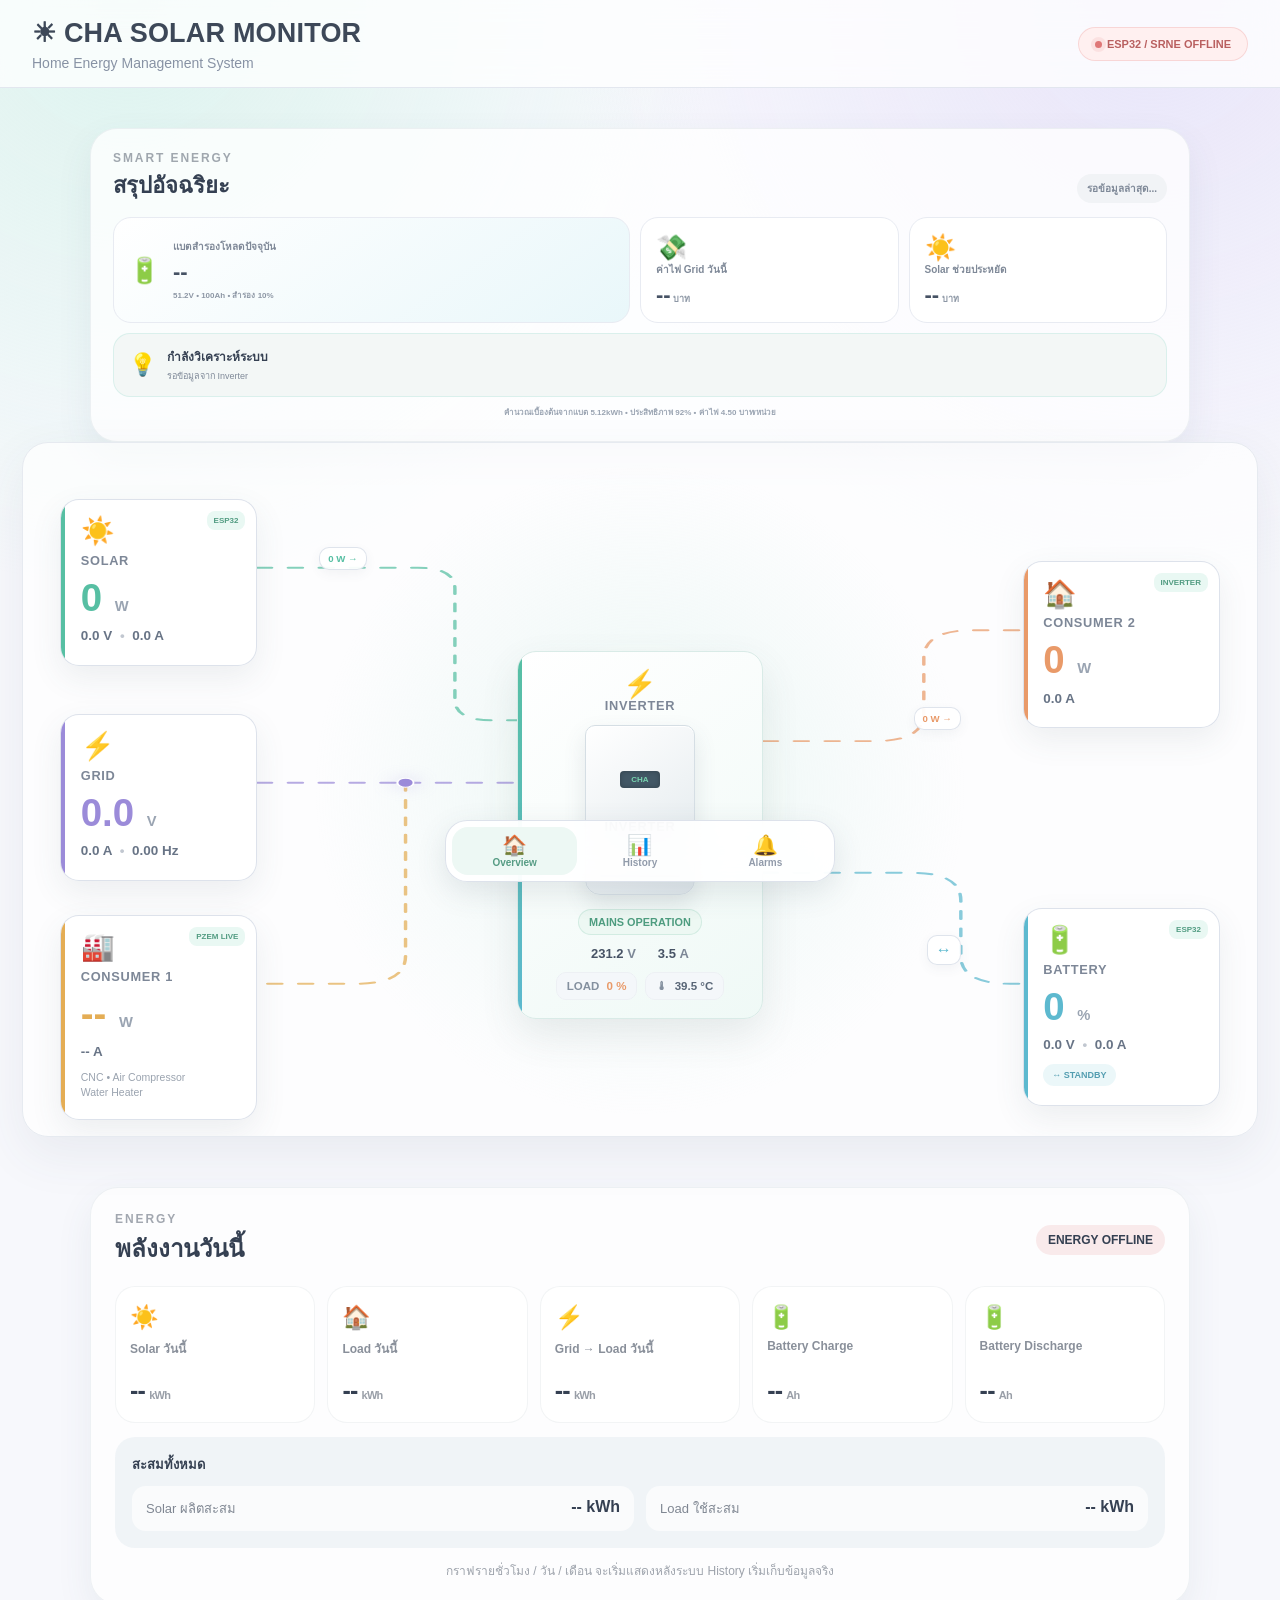
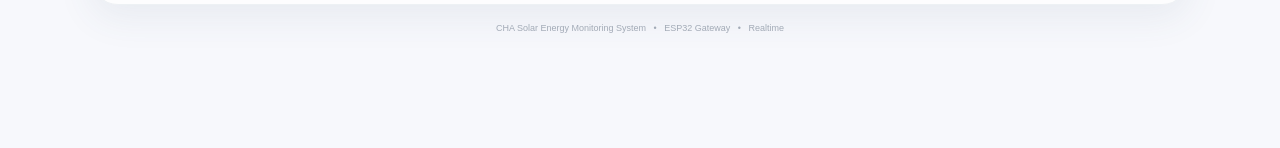
==== commit 19a1aed9: "Connect PZEM MAIN meter to dashboard" ====
--- a/index.html
+++ b/index.html
@@ -354,7 +354,7 @@
     <div class="fn gridn"><i>⚡</i><b>GRID</b><strong><span id="mGridVoltage">0.0</span><small> V</small></strong><em><span id="mGridCurrent">0.0</span>A · <span id="mGridFrequency">0.00</span>Hz</em></div>
     <div class="fn iv"><i>⚡</i><b>IV</b><strong id="mInvMode">ONLINE</strong><em>LOAD <span id="mLoadPercent">0</span>% · <span id="mInvTemp">0.0°C</span></em></div>
     <div class="fn c2n"><i>🏠</i><b>CONSUMER 2</b><strong><span id="mLoadPower">0</span><small> W</small></strong><em><span id="mLoadCurrent">0.0</span>A</em></div>
-    <div class="fn c1n"><i>⚡</i><b>CONSUMER 1</b><em>MAIN · SPLIT</em></div>
+    <div class="fn c1n"><i>⚡</i><b>CONSUMER 1</b><strong><span id="mConsumer1Power">--</span><small> W</small></strong><em><span id="mConsumer1Current">--</span>A · MAIN</em></div>
     <div class="fn battery"><i>🔋</i><b>BATTERY</b><strong><span id="mBatterySOC">0</span><small>%</small></strong><em><span id="mBatteryVoltage">0.0</span>V · <span id="mBatteryCurrent">0.0</span>A</em></div>
     <div class="fn mcn"><i>⚙️</i><b>M/C</b><strong>--<small> W</small></strong><em>CT WAITING</em></div>
     <div class="fn homen"><i>🏡</i><b>HOME</b><em>House load</em></div>
@@ -653,12 +653,10 @@
   <div class="node consumer1-node">
 
     <div
-      class="
-        source-badge
-        waiting
-      "
-    >
-      CT WAITING
+      id="consumer1Source"
+      class="source-badge"
+    >
+      PZEM LIVE
     </div>
 
     <div class="node-icon">
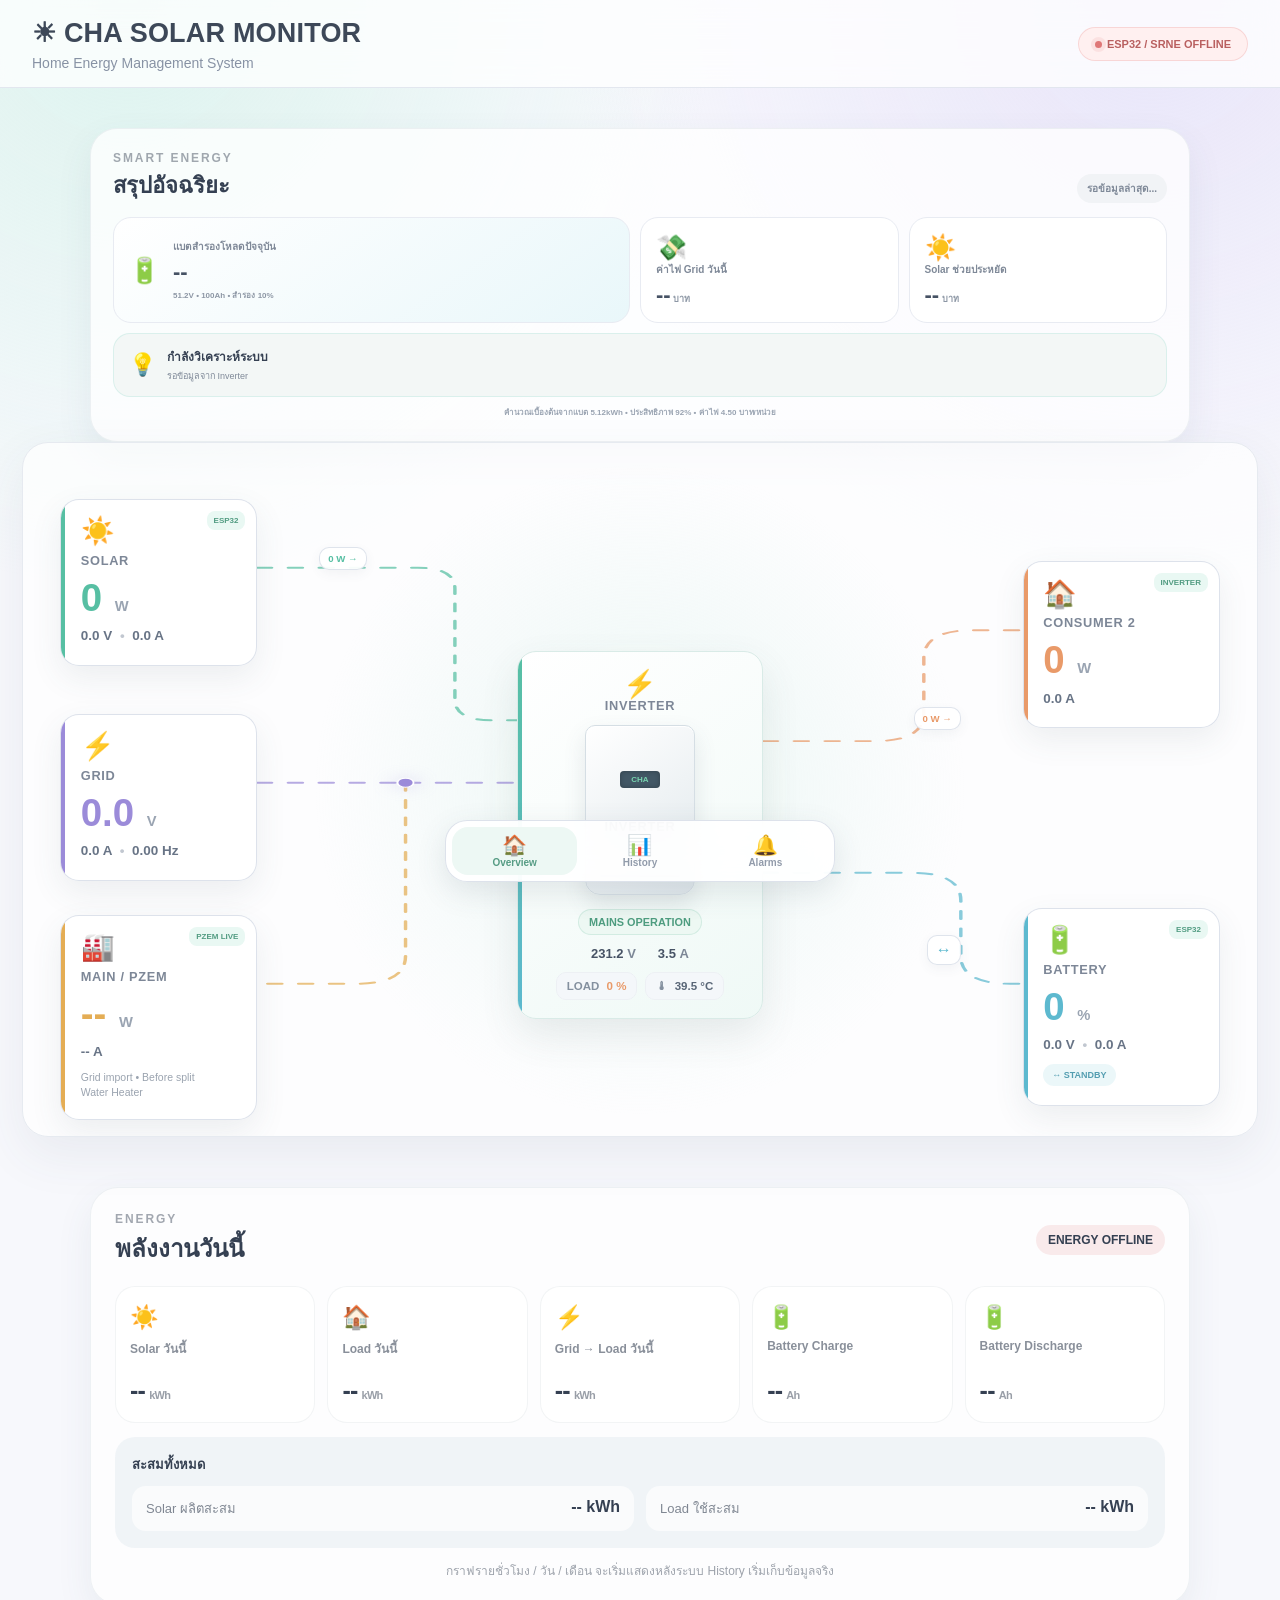
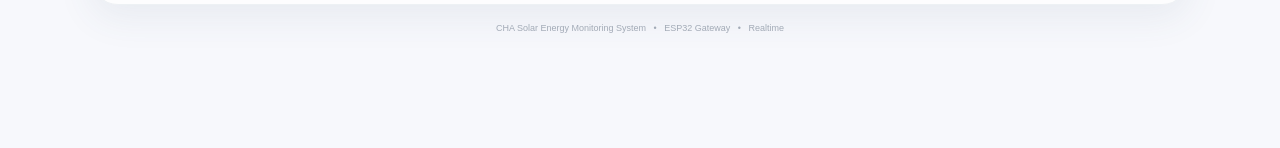
==== commit 55932e79: "Show PZEM MAIN standby and estimated machine flow" ====
--- a/index.html
+++ b/index.html
@@ -354,9 +354,9 @@
     <div class="fn gridn"><i>⚡</i><b>GRID</b><strong><span id="mGridVoltage">0.0</span><small> V</small></strong><em><span id="mGridCurrent">0.0</span>A · <span id="mGridFrequency">0.00</span>Hz</em></div>
     <div class="fn iv"><i>⚡</i><b>IV</b><strong id="mInvMode">ONLINE</strong><em>LOAD <span id="mLoadPercent">0</span>% · <span id="mInvTemp">0.0°C</span></em></div>
     <div class="fn c2n"><i>🏠</i><b>CONSUMER 2</b><strong><span id="mLoadPower">0</span><small> W</small></strong><em><span id="mLoadCurrent">0.0</span>A</em></div>
-    <div class="fn c1n"><i>⚡</i><b>CONSUMER 1</b><strong><span id="mConsumer1Power">--</span><small> W</small></strong><em><span id="mConsumer1Current">--</span>A · MAIN</em></div>
+    <div class="fn c1n"><i>⚡</i><b>MAIN / PZEM</b><strong><span id="mConsumer1Power">--</span><small> W</small></strong><em><span id="mConsumer1Current">--</span>A · CT1</em></div>
     <div class="fn battery"><i>🔋</i><b>BATTERY</b><strong><span id="mBatterySOC">0</span><small>%</small></strong><em><span id="mBatteryVoltage">0.0</span>V · <span id="mBatteryCurrent">0.0</span>A</em></div>
-    <div class="fn mcn"><i>⚙️</i><b>M/C</b><strong>--<small> W</small></strong><em>CT WAITING</em></div>
+    <div class="fn mcn"><i>⚙️</i><b>M/C</b><strong>≈<span id="mMachinePower">0</span><small> W</small></strong><em id="mMachineSource">EST. • CT2 READY</em></div>
     <div class="fn homen"><i>🏡</i><b>HOME</b><em>House load</em></div>
   </div>
   <div class="flow-note">● จุดสว่างบนเส้นแสดงทิศทางการไหลของพลังงาน</div>
@@ -664,7 +664,7 @@
     </div>
 
     <div class="node-title">
-      CONSUMER 1
+      MAIN / PZEM
     </div>
 
     <div
@@ -709,7 +709,7 @@
       "
     >
 
-      CNC • Air Compressor
+      Grid import • Before split
 
       <br>
 
--- a/style.css
+++ b/style.css
@@ -2078,6 +2078,7 @@
  .energy-link.active{opacity:.72;stroke-width:3}
  .flow-particles{opacity:0;transition:opacity .35s ease;filter:drop-shadow(0 0 4px currentColor);pointer-events:none}
  .flow-particles.active{opacity:1}.flow-particles.solar{color:#e5b638;fill:#fff0a5}.flow-particles.grid{color:#9c8ee1;fill:#fff}.flow-particles.consumer1{color:#e7ad50;fill:#fff1c7}.flow-particles.consumer2{color:#ee9a66;fill:#fff0e8}.flow-particles.battery-link{color:#55bad0;fill:#e6fbff}
+ .energy-link.standby-flow{opacity:.48}.flow-particles.standby-flow.active{opacity:.58}
  .fn{position:absolute;width:clamp(84px,24.6vw,96px);aspect-ratio:1/1;border-radius:50%;transform:translate(-50%,-50%);box-sizing:border-box;background:rgba(255,255,255,.98);display:flex;flex-direction:column;align-items:center;justify-content:center;text-align:center;border:2px solid #d5dde7;box-shadow:0 7px 18px rgba(70,84,103,.11);color:#536071;padding:5px}
  .fn i{font-style:normal;font-size:18px;line-height:1}.fn b{font-size:9px;margin-top:3px;color:#7d8897}.fn strong{font-size:19px;line-height:1;margin-top:4px;color:#465264}.fn strong small{font-size:8px}.fn em{font-size:7.5px;margin-top:4px;font-style:normal;color:#8792a1;font-weight:700;white-space:nowrap}
  .pv{left:50%;top:13.2%;border-color:#e5b638}.gridn{left:16.67%;top:40%;border-color:#9c8ee1}.iv{left:50%;top:40%;width:clamp(94px,27.7vw,108px);border-color:#56cdb5;box-shadow:0 8px 24px rgba(86,205,181,.22)}.iv strong{font-size:12px;color:#4a9c81}.c2n{left:83.33%;top:40%;border-color:#ee9a66}.c1n{left:16.67%;top:68.75%;border-color:#e7ad50}.battery{left:50%;top:68.75%;border-color:#55bad0}.homen{left:83.33%;top:68.75%;border-color:#ee9a66}.mcn{left:16.67%;top:90%;border-color:#e7ad50}
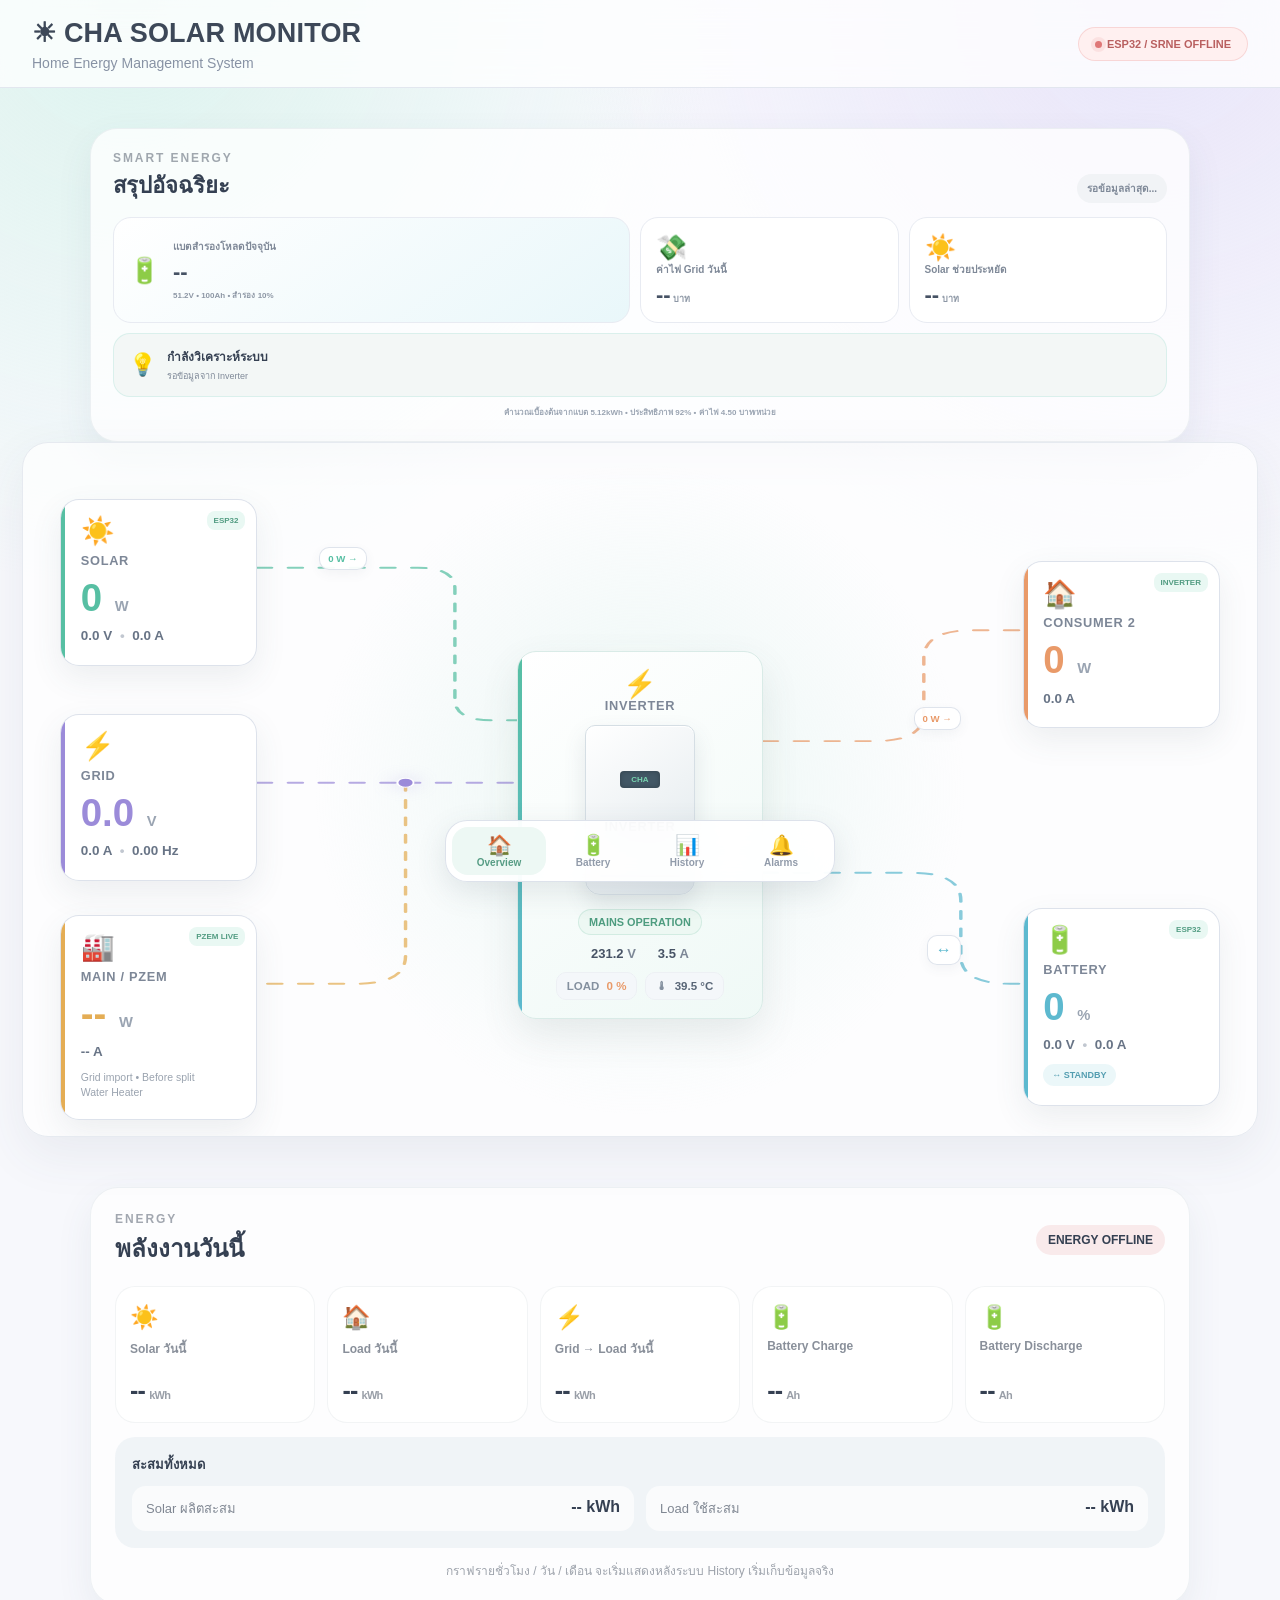
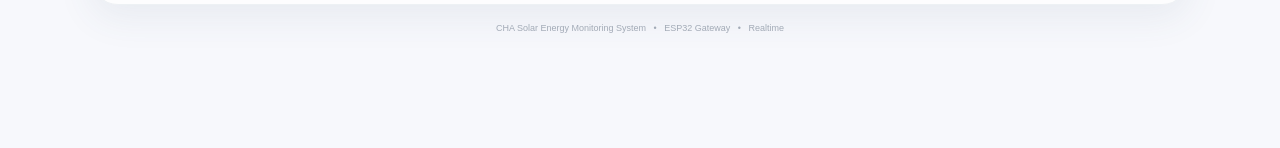
==== commit 8a9c500c: "Add detailed 16S battery monitor page" ====
--- a/index.html
+++ b/index.html
@@ -121,7 +121,7 @@
       display: grid;
 
       grid-template-columns:
-        repeat(3, 1fr);
+        repeat(4, 1fr);
 
       align-items: center;
 
@@ -1113,6 +1113,19 @@
 
 
   <a
+    href="battery.html"
+  >
+
+    <span class="nav-icon">
+      🔋
+    </span>
+
+    Battery
+
+  </a>
+
+
+  <a
     href="history.html"
   >
 
--- a/style.css
+++ b/style.css
@@ -1813,6 +1813,42 @@
 /* =========================================================
    HISTORY V1.4
 ========================================================= */
+.cha-nav {
+  position: fixed;
+  left: 50%;
+  bottom: 14px;
+  transform: translateX(-50%);
+  width: calc(100% - 28px);
+  max-width: 520px;
+  height: 62px;
+  display: grid;
+  grid-template-columns: repeat(4, 1fr);
+  align-items: center;
+  padding: 6px;
+  z-index: 1000;
+  border: 1px solid rgba(220,225,234,.95);
+  border-radius: 22px;
+  background: rgba(255,255,255,.92);
+  backdrop-filter: blur(16px);
+  box-shadow: 0 10px 30px rgba(68,82,103,.13);
+}
+.cha-nav a {
+  position: relative;
+  height: 48px;
+  display: flex;
+  flex-direction: column;
+  justify-content: center;
+  align-items: center;
+  gap: 2px;
+  border-radius: 16px;
+  color: #919baa;
+  text-decoration: none;
+  font-size: 9px;
+  font-weight: 700;
+}
+.cha-nav a.active { color:#569c84; background:#edf8f4; }
+.cha-nav .nav-icon { font-size:20px; line-height:1; }
+
 .history-body { padding-bottom: 90px; }
 .history-topbar { display:flex; justify-content:space-between; align-items:flex-end; gap:16px; margin:8px 0 14px; }
 .history-topbar h2 { margin:3px 0 0; }
@@ -2090,3 +2126,132 @@
 @media (prefers-reduced-motion:reduce){
  .flow-particles animateMotion{animation:none}
 }
++
+/* =========================================================
+   BATTERY MONITOR
+========================================================= */
+.battery-body { padding-bottom:96px; }
+.battery-header {
+  max-width: 980px;
+  margin: 0 auto;
+  padding: 18px 18px 8px;
+  display:flex;
+  align-items:flex-start;
+  justify-content:space-between;
+  gap:12px;
+}
+.battery-header h1 { margin:3px 0 2px; font-size:clamp(28px,7vw,42px); }
+.battery-header p { margin:0; color:var(--muted); font-size:12px; font-weight:650; }
+.battery-page { max-width:980px; margin:0 auto; padding:12px 14px 28px; }
+.battery-hero {
+  display:grid;
+  grid-template-columns:142px minmax(0,1fr);
+  align-items:center;
+  gap:18px;
+  padding:20px;
+  border:1px solid var(--border);
+  border-radius:28px;
+  background:linear-gradient(145deg,rgba(255,255,255,.96),rgba(233,248,245,.9));
+  box-shadow:var(--shadow);
+}
+.soc-ring {
+  --soc:0;
+  width:132px;
+  aspect-ratio:1;
+  border-radius:50%;
+  display:grid;
+  place-items:center;
+  background:conic-gradient(var(--battery) calc(var(--soc)*1%),#e9edf3 0);
+  position:relative;
+}
+.soc-ring::before {
+  content:"";
+  position:absolute;
+  inset:10px;
+  border-radius:50%;
+  background:white;
+  box-shadow:inset 0 0 18px rgba(71,92,112,.06);
+}
+.soc-ring > div { position:relative; text-align:center; }
+.soc-ring strong { font-size:39px; line-height:1; }
+.soc-ring span { font-size:17px; font-weight:800; }
+.soc-ring small { display:block; margin-top:3px; color:var(--muted); font-size:9px; font-weight:900; letter-spacing:.12em; }
+.battery-state h2 { margin:5px 0 1px; color:#4b9d86; font-size:23px; }
+.battery-state h2[data-state="discharge"] { color:#e08f5b; }
+.battery-state h2[data-state="idle"] { color:#758094; }
+.state-power { font-size:29px; font-weight:850; }
+.battery-state p { margin:5px 0 0; color:var(--muted); font-size:10px; font-weight:650; }
+
+.battery-metrics {
+  display:grid;
+  grid-template-columns:repeat(3,1fr);
+  gap:10px;
+  margin:12px 0;
+}
+.battery-metrics article {
+  min-width:0;
+  padding:14px;
+  border:1px solid var(--border);
+  border-radius:19px;
+  background:rgba(255,255,255,.92);
+  box-shadow:var(--shadow);
+}
+.battery-metrics span { display:block; min-height:26px; color:var(--muted); font-size:10px; font-weight:750; }
+.battery-metrics strong { font-size:24px; line-height:1; }
+.battery-metrics small { margin-left:3px; color:var(--muted); font-size:9px; font-weight:700; }
+
+.battery-card {
+  margin:12px 0;
+  padding:16px;
+  border:1px solid var(--border);
+  border-radius:24px;
+  background:rgba(255,255,255,.94);
+  box-shadow:var(--shadow);
+}
+.battery-card-head { display:flex; justify-content:space-between; align-items:flex-start; gap:10px; }
+.battery-card-head h2 { margin:3px 0 0; font-size:18px; }
+.delta-pill,.temp-range {
+  flex:0 0 auto;
+  padding:7px 10px;
+  border-radius:999px;
+  color:#718095;
+  background:#f2f5f8;
+  font-size:11px;
+  font-weight:850;
+}
+.delta-pill.good { color:#3e9478; background:#e9f8f3; }
+.delta-pill.warning { color:#aa7218; background:#fff5de; }
+.delta-pill.danger { color:#bc5656; background:#fff0f0; }
+.cell-legend { display:flex; gap:12px; margin:11px 0 8px; color:var(--muted); font-size:9px; font-weight:700; }
+.cell-legend i { display:inline-block; width:7px; height:7px; margin-right:4px; border-radius:50%; }
+.cell-legend .min { background:#65acd1; }.cell-legend .normal { background:#67b99f; }.cell-legend .max { background:#e39b5f; }
+.cell-grid { display:grid; grid-template-columns:repeat(4,1fr); gap:7px; }
+.cell-item { padding:10px 5px; border:1px solid #e8edf2; border-radius:14px; background:#fbfcfd; text-align:center; }
+.cell-item span { display:block; color:var(--muted); font-size:8px; font-weight:850; }
+.cell-item strong { font-size:17px; }
+.cell-item small { color:var(--muted); font-size:8px; font-weight:700; }
+.cell-item.cell-min { border-color:#a8d5e7; background:#eef9fd; }
+.cell-item.cell-max { border-color:#f0c5a7; background:#fff6ef; }
+.cell-summary { display:grid; grid-template-columns:repeat(3,1fr); gap:5px; margin-top:10px; text-align:center; color:var(--muted); font-size:9px; }
+.cell-summary b { display:block; margin-top:2px; color:var(--text); font-size:12px; }
+
+.temp-grid { display:grid; grid-template-columns:repeat(4,1fr); gap:8px; margin-top:12px; }
+.temp-grid article { padding:11px 5px; border-radius:14px; background:#f8fafc; text-align:center; }
+.temp-grid span { display:block; color:var(--muted); font-size:8px; font-weight:850; }
+.temp-grid strong { font-size:17px; }
+.temp-grid small { color:var(--muted); font-size:8px; }
+.battery-empty { grid-column:1/-1; padding:22px 8px; color:var(--muted); text-align:center; font-size:11px; }
+.battery-note { padding:12px 14px; border-radius:17px; color:#6f7d91; background:rgba(240,245,249,.9); font-size:10px; font-weight:700; text-align:center; }
+
+@media (max-width:520px) {
+  .battery-header { padding:15px 14px 7px; }
+  .battery-header .online { font-size:8px; }
+  .battery-hero { grid-template-columns:112px minmax(0,1fr); gap:13px; padding:16px; border-radius:24px; }
+  .soc-ring { width:108px; }
+  .soc-ring strong { font-size:33px; }
+  .battery-state h2 { font-size:19px; }
+  .state-power { font-size:24px; }
+  .battery-metrics { grid-template-columns:repeat(2,1fr); }
+  .battery-metrics strong { font-size:22px; }
+  .cell-item strong { font-size:15px; }
+}
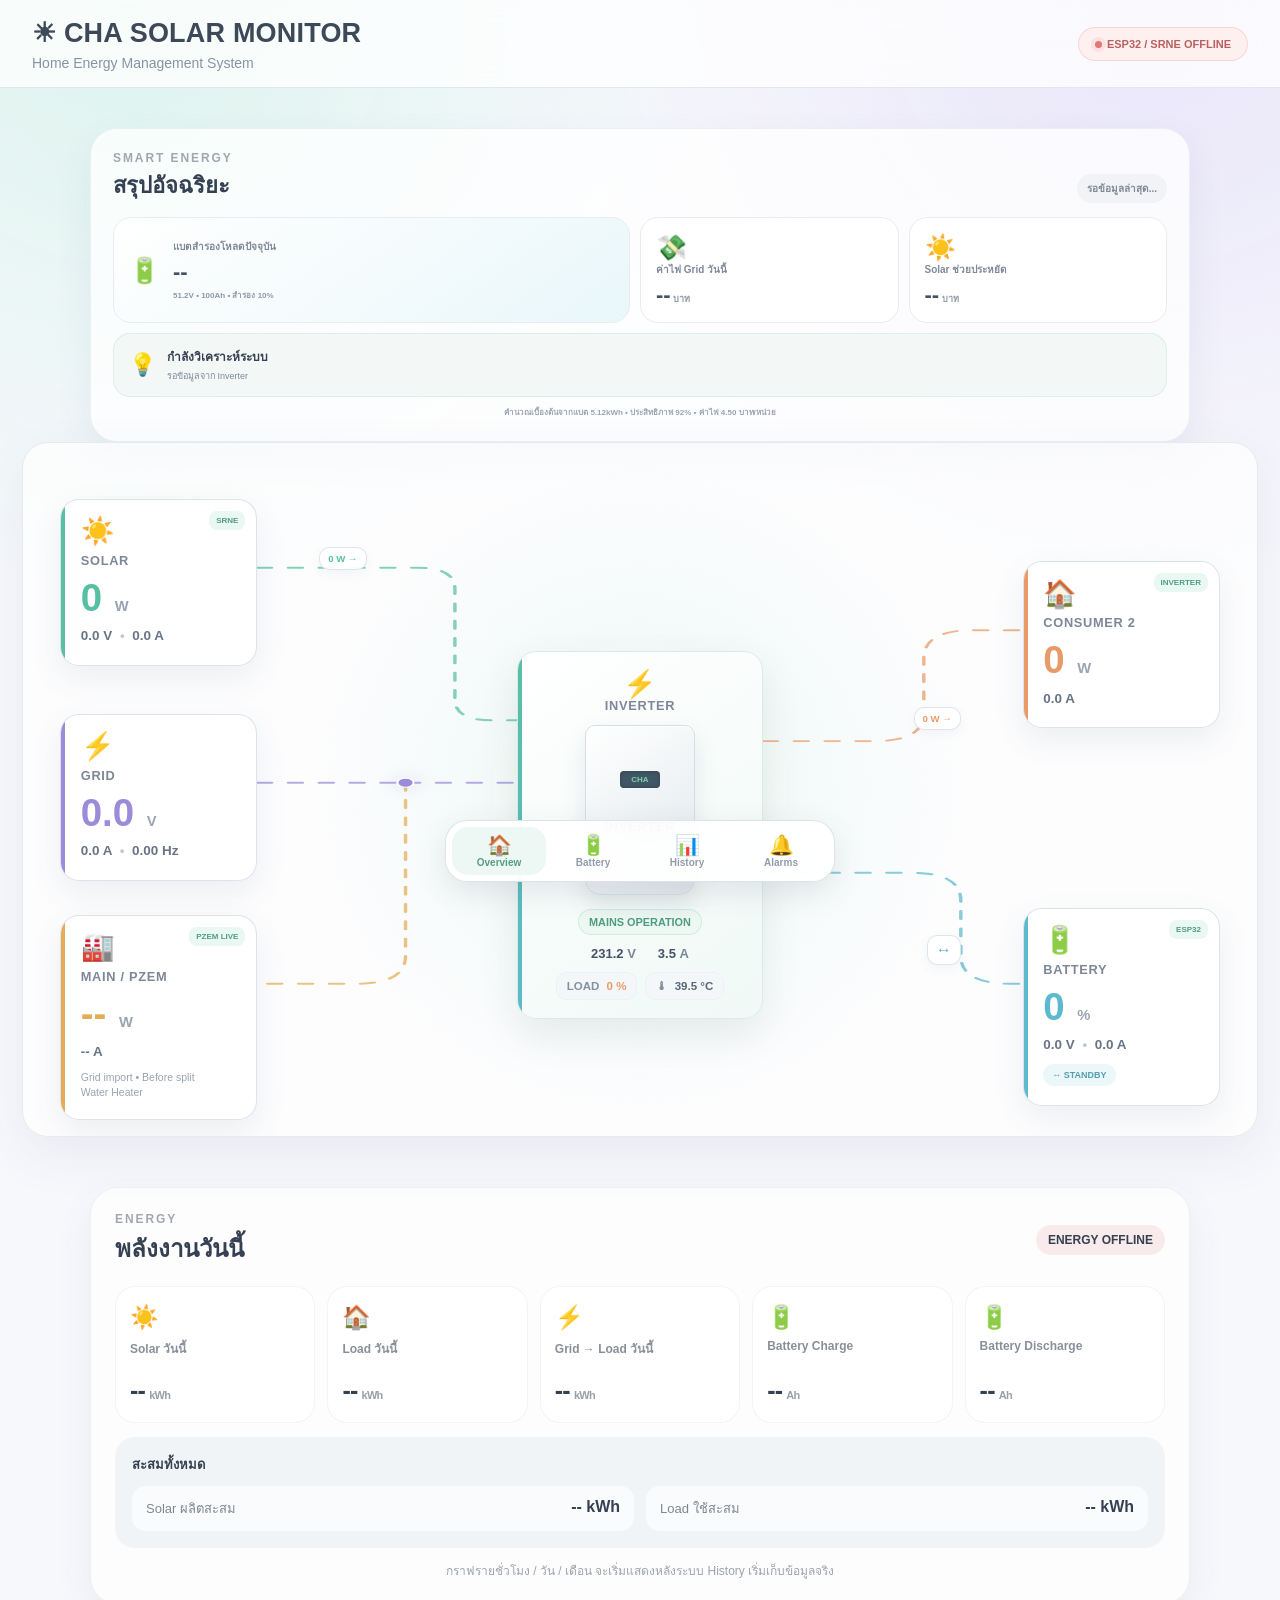
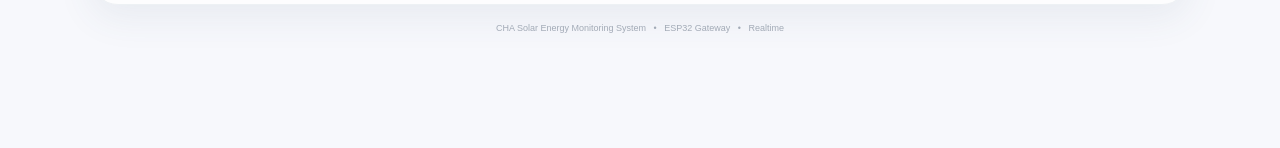
==== commit 4731d8c4: "Use BMS telemetry for battery flow" ====
--- a/index.html
+++ b/index.html
@@ -355,7 +355,7 @@
     <div class="fn iv"><i>⚡</i><b>IV</b><strong id="mInvMode">ONLINE</strong><em>LOAD <span id="mLoadPercent">0</span>% · <span id="mInvTemp">0.0°C</span></em></div>
     <div class="fn c2n"><i>🏠</i><b>CONSUMER 2</b><strong><span id="mLoadPower">0</span><small> W</small></strong><em><span id="mLoadCurrent">0.0</span>A</em></div>
     <div class="fn c1n"><i>⚡</i><b>MAIN / PZEM</b><strong><span id="mConsumer1Power">--</span><small> W</small></strong><em><span id="mConsumer1Current">--</span>A · CT1</em></div>
-    <div class="fn battery"><i>🔋</i><b>BATTERY</b><strong><span id="mBatterySOC">0</span><small>%</small></strong><em><span id="mBatteryVoltage">0.0</span>V · <span id="mBatteryCurrent">0.0</span>A</em></div>
+    <div class="fn battery"><i>🔋</i><b id="mBatterySource">BATTERY</b><strong><span id="mBatterySOC">0</span><small>%</small></strong><em><span id="mBatteryVoltage">0.0</span>V · <span id="mBatteryCurrent">0.0</span>A</em></div>
     <div class="fn mcn"><i>⚙️</i><b>M/C</b><strong>≈<span id="mMachinePower">0</span><small> W</small></strong><em id="mMachineSource">EST. • CT2 READY</em></div>
     <div class="fn homen"><i>🏡</i><b>HOME</b><em>House load</em></div>
   </div>
@@ -524,8 +524,8 @@
 
   <div class="node solar-node">
 
-    <div class="source-badge">
-      ESP32
+    <div id="batteryDataSource" class="source-badge">
+      SRNE
     </div>
 
     <div class="node-icon">
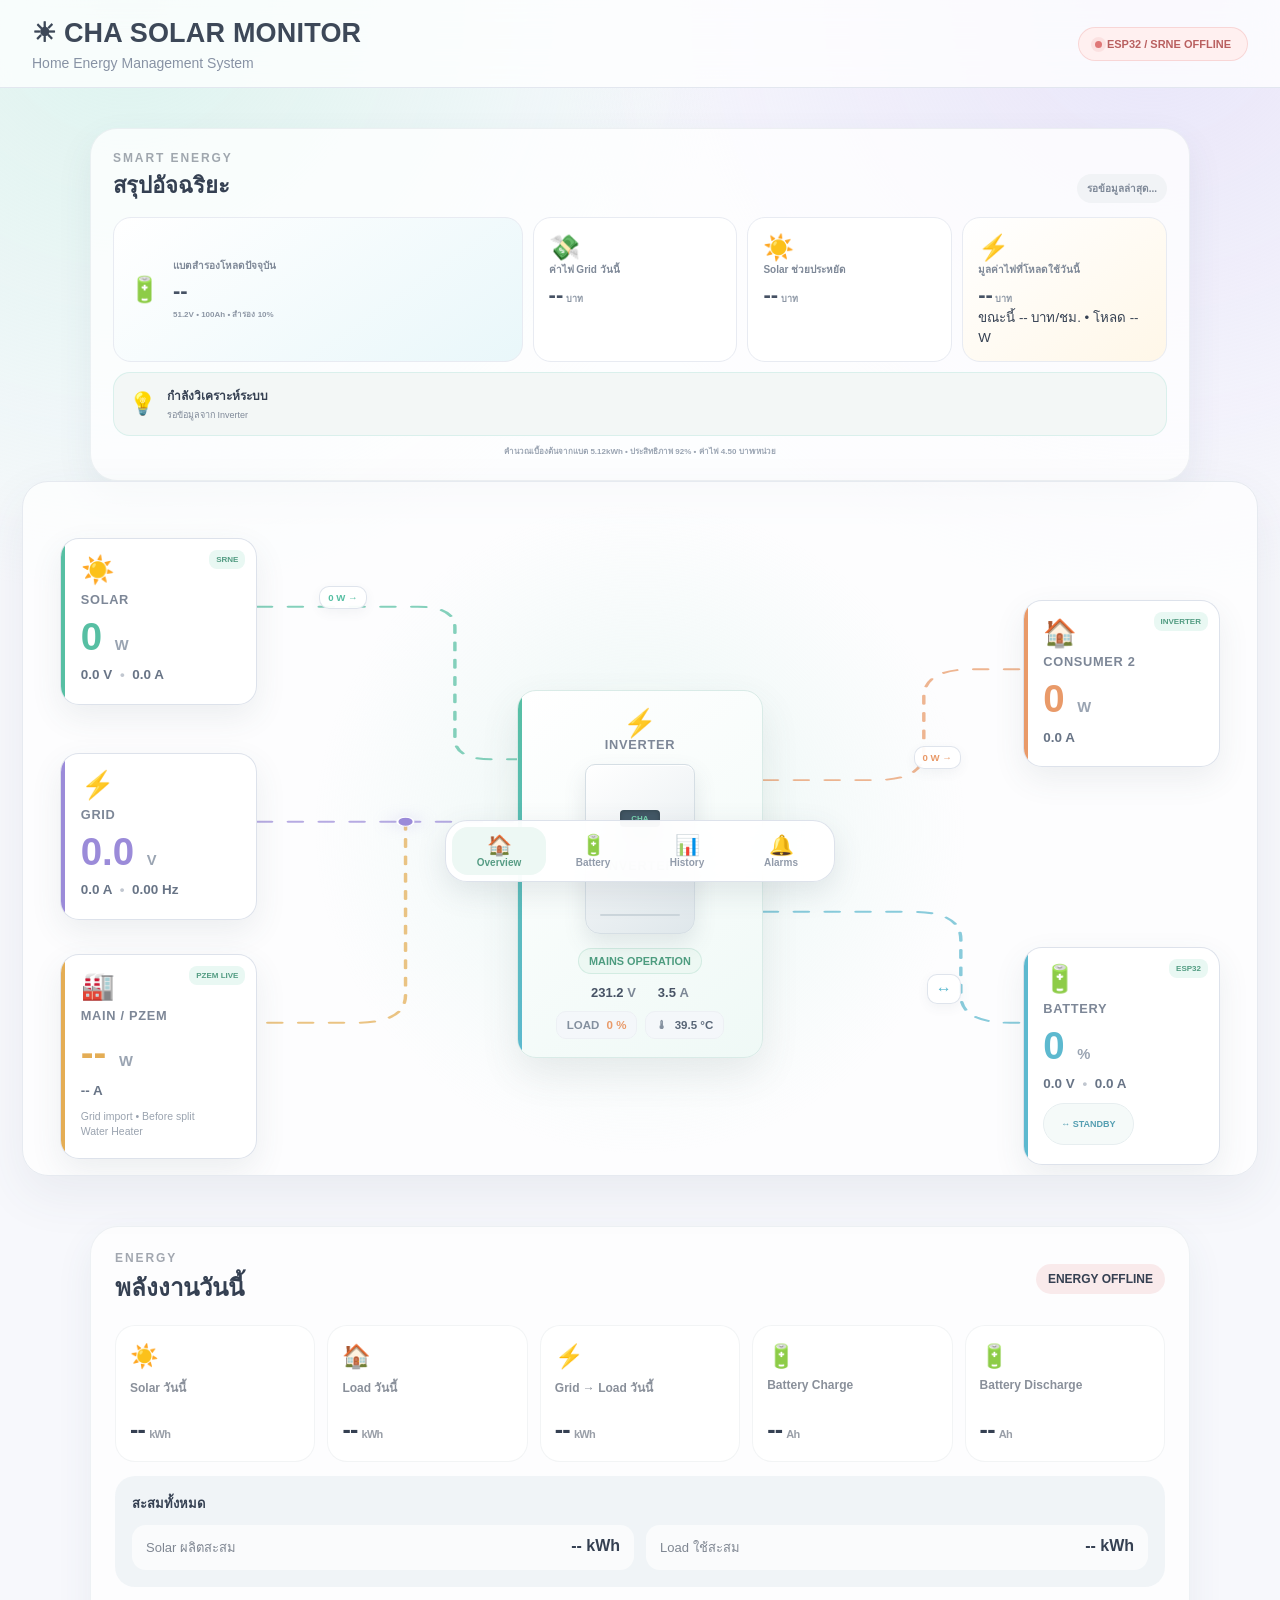
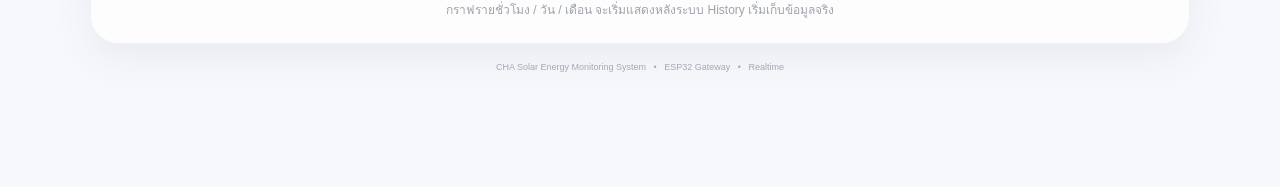
==== commit fd22b168: "Refine battery status UI and live energy cost" ====
--- a/index.html
+++ b/index.html
@@ -356,7 +356,7 @@
     <div class="fn c2n"><i>🏠</i><b>CONSUMER 2</b><strong><span id="mLoadPower">0</span><small> W</small></strong><em><span id="mLoadCurrent">0.0</span>A</em></div>
     <div class="fn c1n"><i>⚡</i><b>MAIN / PZEM</b><strong><span id="mConsumer1Power">--</span><small> W</small></strong><em><span id="mConsumer1Current">--</span>A · CT1</em></div>
     <div class="fn battery"><i>🔋</i><b id="mBatterySource">BATTERY</b><strong><span id="mBatterySOC">0</span><small>%</small></strong><em><span id="mBatteryVoltage">0.0</span>V · <span id="mBatteryCurrent">0.0</span>A</em></div>
-    <div class="fn mcn"><i>⚙️</i><b>M/C</b><strong>≈<span id="mMachinePower">0</span><small> W</small></strong><em id="mMachineSource">EST. • CT2 READY</em></div>
+    <div class="fn mcn"><i>⚙️</i><b>M/C</b><strong><span id="mMachinePower">--</span><small> W</small></strong><em id="mMachineSource">รอข้อมูลจาก CT2</em></div>
     <div class="fn homen"><i>🏡</i><b>HOME</b><em>House load</em></div>
   </div>
   <div class="flow-note">● จุดสว่างบนเส้นแสดงทิศทางการไหลของพลังงาน</div>
@@ -391,6 +391,13 @@
       <div class="smart-card-icon">☀️</div>
       <span>Solar ช่วยประหยัด</span>
       <strong><span id="solarSavingToday">--</span><small> บาท</small></strong>
+    </article>
+
+    <article class="smart-card live-cost-card">
+      <div class="smart-card-icon">⚡</div>
+      <span>มูลค่าไฟที่โหลดใช้วันนี้</span>
+      <strong><span id="loadCostToday">--</span><small> บาท</small></strong>
+      <small id="liveLoadCostDetail">ขณะนี้ -- บาท/ชม. • โหลด -- W</small>
     </article>
   </div>
 
--- a/style.css
+++ b/style.css
@@ -1720,7 +1720,7 @@
 .last-updated.stale { color: #b96060; background: #fff0f0; }
 .smart-grid {
   display: grid;
-  grid-template-columns: 2fr 1fr 1fr;
+  grid-template-columns: 2fr repeat(3,1fr);
   gap: 10px;
 }
 .smart-card {
@@ -2151,7 +2151,7 @@
   padding:20px;
   border:1px solid var(--border);
   border-radius:28px;
-  background:linear-gradient(145deg,rgba(255,255,255,.96),rgba(233,248,245,.9));
+  background:#fff;
   box-shadow:var(--shadow);
 }
 .soc-ring {
@@ -2173,9 +2173,12 @@
   box-shadow:inset 0 0 18px rgba(71,92,112,.06);
 }
 .soc-ring > div { position:relative; text-align:center; }
-.soc-ring strong { font-size:39px; line-height:1; }
+.soc-ring strong { font-size:45px; line-height:1; }
 .soc-ring span { font-size:17px; font-weight:800; }
 .soc-ring small { display:block; margin-top:3px; color:var(--muted); font-size:9px; font-weight:900; letter-spacing:.12em; }
+.battery-state { min-width:0; padding:15px 17px; border:1px solid #e7eef0; border-radius:22px; background:#f5faf9; }
+.battery-hero.charging .battery-state { background:#edf9f3; border-color:#d5eee3; }
+.battery-hero.discharging .battery-state { background:#fff3e9; border-color:#f4dfcd; }
 .battery-state h2 { margin:5px 0 1px; color:#4b9d86; font-size:23px; }
 .battery-state h2[data-state="discharge"] { color:#e08f5b; }
 .battery-state h2[data-state="idle"] { color:#758094; }
@@ -2196,8 +2199,13 @@
   background:rgba(255,255,255,.92);
   box-shadow:var(--shadow);
 }
+.battery-metrics article.metric-current.charging { background:#eaf8f1; border-color:#cfeade; }
+.battery-metrics article.metric-current.discharging { background:#fff1e7; border-color:#f2dac6; }
+.battery-metrics article.metric-current.idle { background:#f5f7f9; }
+.battery-metrics article.metric-voltage.ready { background:#eaf6fb; border-color:#cce7f2; }
+.battery-metrics article.metric-voltage.low { background:#fff0ec; border-color:#f0d4cc; }
 .battery-metrics span { display:block; min-height:26px; color:var(--muted); font-size:10px; font-weight:750; }
-.battery-metrics strong { font-size:24px; line-height:1; }
+.battery-metrics strong { font-size:28px; line-height:1; }
 .battery-metrics small { margin-left:3px; color:var(--muted); font-size:9px; font-weight:700; }
 
 .battery-card {
@@ -2242,16 +2250,37 @@
 .temp-grid small { color:var(--muted); font-size:8px; }
 .battery-empty { grid-column:1/-1; padding:22px 8px; color:var(--muted); text-align:center; font-size:11px; }
 .battery-note { padding:12px 14px; border-radius:17px; color:#6f7d91; background:rgba(240,245,249,.9); font-size:10px; font-weight:700; text-align:center; }
+.cell-health-card { background:linear-gradient(145deg,#fff,#f7fbfa); }
+.live-cost-card { background:linear-gradient(145deg,#fff,#fff7e8); }
+.health-pill { padding:7px 11px; border-radius:999px; font-size:10px; font-weight:850; white-space:nowrap; }
+.health-pill.waiting { color:#728094; background:#eef2f6; }
+.health-pill.good { color:#438b75; background:#e8f7f1; }
+.health-pill.watch { color:#917626; background:#fff7d9; }
+.health-pill.warning { color:#b66f35; background:#fff0e4; }
+.health-pill.danger { color:#bd5656; background:#ffebeb; }
+.health-overview { display:grid; grid-template-columns:42px 1fr; gap:11px; align-items:center; margin-top:14px; padding:12px; border:1px solid #e8eef0; border-radius:17px; background:rgba(255,255,255,.82); }
+.health-icon { display:grid; place-items:center; width:42px; height:42px; border-radius:50%; font-size:20px; font-weight:900; color:#718093; background:#edf2f6; }
+.health-icon.good { color:#fff; background:#63b79d; }.health-icon.watch { color:#fff; background:#d4b54f; }.health-icon.warning { color:#fff; background:#e5a064; }.health-icon.danger { color:#fff; background:#dc7373; }
+.health-overview strong { display:block; font-size:14px; }.health-overview p { margin:4px 0 0; color:var(--muted); font-size:10px; line-height:1.45; }
+.health-stats { display:grid; grid-template-columns:repeat(3,1fr); gap:7px; margin-top:10px; }
+.health-stats article { padding:10px 7px; border:1px solid #e9eef1; border-radius:14px; background:#fff; text-align:center; }
+.health-stats span { display:block; color:var(--muted); font-size:8px; font-weight:750; }.health-stats strong { display:block; margin-top:3px; font-size:12px; }
+.health-findings { display:grid; gap:7px; margin-top:10px; }
+.health-finding { display:grid; grid-template-columns:8px 1fr; gap:9px; align-items:start; padding:10px 11px; border-radius:14px; background:#f8fafb; }
+.health-finding i { width:8px; height:8px; margin-top:3px; border-radius:50%; background:#93a0ae; }.health-finding.good i{background:#63b79d}.health-finding.watch i{background:#d4b54f}.health-finding.warning i{background:#e5a064}.health-finding.danger i{background:#dc7373}
+.health-finding strong { display:block; font-size:11px; }.health-finding p { margin:3px 0 0; color:var(--muted); font-size:9px; line-height:1.4; }
+.health-footnote { margin:10px 2px 0; color:#8792a1; font-size:8px; line-height:1.45; text-align:center; }
 
 @media (max-width:520px) {
   .battery-header { padding:15px 14px 7px; }
   .battery-header .online { font-size:8px; }
-  .battery-hero { grid-template-columns:112px minmax(0,1fr); gap:13px; padding:16px; border-radius:24px; }
-  .soc-ring { width:108px; }
-  .soc-ring strong { font-size:33px; }
+  .battery-hero { grid-template-columns:122px minmax(0,1fr); gap:12px; padding:14px; border-radius:24px; }
+  .soc-ring { width:118px; }
+  .soc-ring strong { font-size:39px; }
+  .battery-state { padding:13px 12px; border-radius:19px; }
   .battery-state h2 { font-size:19px; }
   .state-power { font-size:24px; }
   .battery-metrics { grid-template-columns:repeat(2,1fr); }
-  .battery-metrics strong { font-size:22px; }
+  .battery-metrics strong { font-size:26px; }
   .cell-item strong { font-size:15px; }
 }
